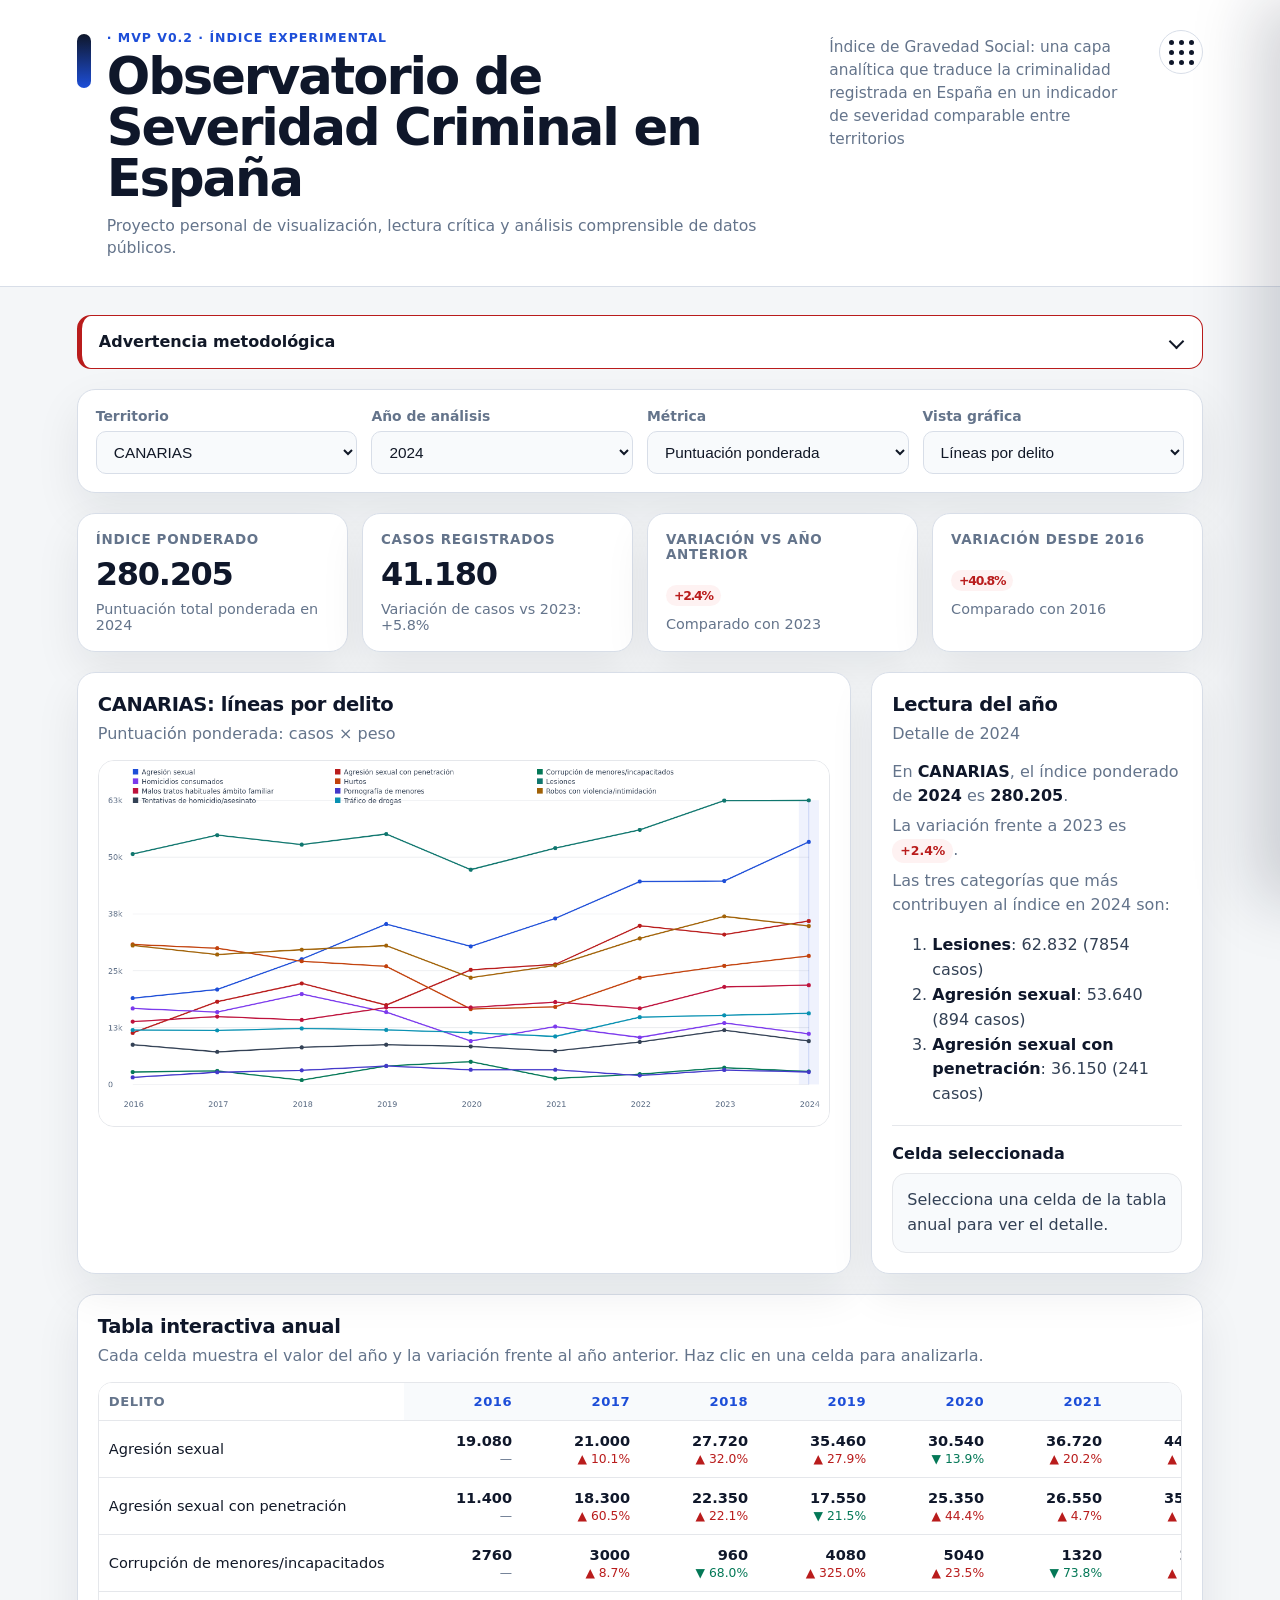
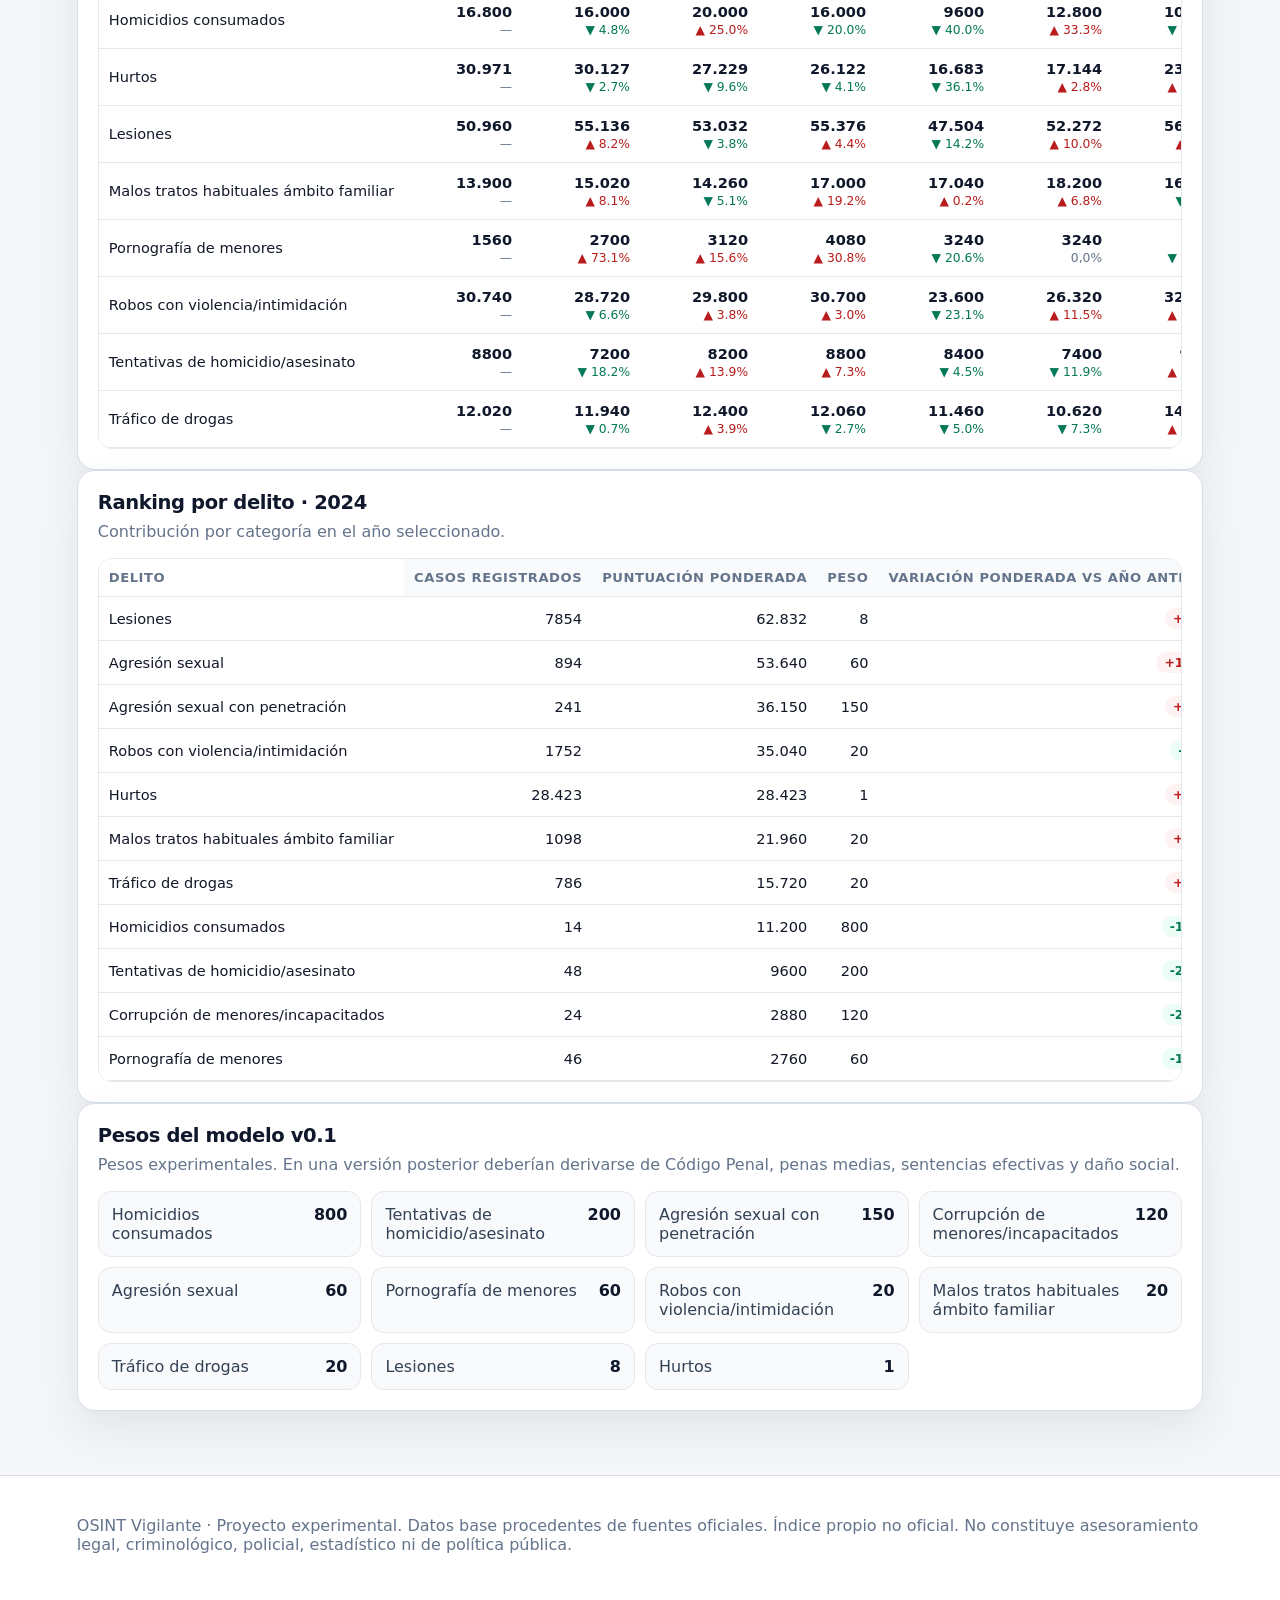
==== index.html @ e863eb70 "Update advanced graph and project structure" ====
<!doctype html>
<html lang="es">
<head>
  <meta charset="utf-8" />
  <meta name="viewport" content="width=device-width, initial-scale=1" />

  <title>Observatorio de Severidad Criminal en España</title>

  <meta
    name="description"
    content="Dashboard experimental de criminalidad ponderada por severidad en España. Datos oficiales reprocesados con una capa analítica propia dentro del proyecto OSINT Vigilante."
  />

  <link rel="stylesheet" href="styles.css?v=18" />
</head>

<body>
  <header class="topbar">
    <div class="brand">
      <span class="brand-mark"></span>

      <div>
        <p class="eyebrow">· MVP v0.2 · Índice experimental</p>
        <h1>Observatorio de Severidad Criminal en España</h1>

        <p class="project-label">
          Proyecto personal de visualización, lectura crítica y análisis comprensible de datos públicos.
        </p>
      </div>
    </div>

    <div class="topbar-actions">
      <p class="header-note">
        Índice de Gravedad Social: una capa analítica que traduce la criminalidad registrada en España en un indicador de severidad comparable entre territorios
      </p>

      <button
        id="menuButton"
        class="apps-button"
        type="button"
        aria-label="Abrir menú"
        aria-expanded="false"
      >
        <span></span><span></span><span></span>
        <span></span><span></span><span></span>
        <span></span><span></span><span></span>
      </button>
    </div>
  </header>

  <div id="drawerOverlay" class="drawer-overlay"></div>

  <aside id="sideDrawer" class="side-drawer" aria-label="Menú lateral">
    <div class="drawer-header">
      <div>
        <p class="eyebrow">Navegación</p>
        <h2>OSINT Vigilante</h2>
      </div>

      <button
        id="closeMenuButton"
        class="drawer-close"
        type="button"
        aria-label="Cerrar menú"
      >
        ×
      </button>
    </div>

    <nav class="drawer-nav">
      <a href="index.html">
        <strong>Dashboard</strong>
        <span>Explorar datos ponderados por territorio, año y delito.</span>
      </a>

      <a href="grafica.html">
        <strong>Gráfica avanzada</strong>
        <span>Visualización interactiva independiente para análisis gráfico ampliado.</span>
      </a>

      <a href="metodologia.html">
        <strong>Motivo, metodología y disclaimer legal</strong>
        <span>Por qué existe el proyecto, límites de uso y advertencias.</span>
      </a>
    </nav>

    <div class="drawer-note">
      <strong>OSINT Vigilante:</strong>
      proyecto personal de análisis de fuentes abiertas y visualización de datos públicos. Serie anual consolidada hasta 2024.
    </div>
  </aside>

  <main>
    <details class="method-warning">
  <summary>
    <span>Advertencia metodológica</span>
  </summary>

  <div class="method-warning-body">
    <p>
      <strong>Advertencia metodológica:</strong>
      Este índice no sustituye las estadísticas oficiales. Añade una ponderación experimental para facilitar la lectura de la criminalidad registrada según gravedad relativa.
    </p>

    <p>
      <strong>Finalidad del proyecto:</strong>
      Este proyecto no pretende reemplazar fuentes oficiales, sino mejorar la visualización, comprensión y lectura comparada de datos públicos que, por su estructura agregada, pueden resultar difíciles de interpretar para el público general.
    </p>

    <p>
      <strong>Naturaleza del dato:</strong>
      Salvo cuando la fuente oficial distingue expresamente una categoría consumada como; homicidios/asesinatos consumados, este proyecto trabaja con <strong>hechos conocidos registrados por tipología penal</strong>, no con una clasificación general de delitos consumados frente a tentativas.
    </p>

    <p>
      <strong>Serie actual:</strong>
      Datos anuales consolidados hasta 2024. Los datos posteriores pueden existir en balances provisionales, pero no se integran todavía en este modelo.
    </p>
  </div>
</details>

    <section class="filters-panel">
      <label>
        Territorio
        <select id="territorySelect"></select>
      </label>

      <label>
        Año de análisis
        <select id="yearSelect"></select>
      </label>

      <label>
        Métrica
        <select id="metricSelect">
          <option value="weighted_score">Puntuación ponderada</option>
          <option value="count">Casos registrados</option>
        </select>
      </label>

      <label>
        Vista gráfica
        <select id="viewSelect">
          <option value="lines">Líneas por delito</option>
          <option value="total">Total agregado</option>
        </select>
      </label>
    </section>

    <section class="kpi-grid">
      <article class="kpi-card">
        <p class="kpi-label">Índice ponderado</p>
        <h2 id="kpiWeighted">—</h2>
        <p id="kpiWeightedContext" class="kpi-context">—</p>
      </article>

      <article class="kpi-card">
        <p class="kpi-label">Casos registrados</p>
        <h2 id="kpiCases">—</h2>
        <p id="kpiCasesContext" class="kpi-context">—</p>
      </article>

      <article class="kpi-card">
        <p class="kpi-label">Variación vs año anterior</p>
        <h2 id="kpiYoY">—</h2>
        <p id="kpiYoYContext" class="kpi-context">Sobre índice ponderado</p>
      </article>

      <article class="kpi-card">
        <p class="kpi-label">Variación desde 2016</p>
        <h2 id="kpiSinceBase">—</h2>
        <p id="kpiSinceBaseContext" class="kpi-context">Base 2016</p>
      </article>
    </section>

    <section class="mobile-dashboard mobile-only">
      <div class="mobile-tabs" role="tablist" aria-label="Vistas móviles">
        <button class="mobile-tab active" type="button" data-mobile-view="summary">
          Resumen
        </button>

        <button class="mobile-tab" type="button" data-mobile-view="chart">
          Gráfica
        </button>

        <button class="mobile-tab" type="button" data-mobile-view="crimes">
          Delitos
        </button>

        <button class="mobile-tab" type="button" data-mobile-view="timeline">
          Evolución
        </button>
      </div>

      <article id="mobileSummaryView" class="mobile-view active">
        <div class="mobile-panel">
          <div class="mobile-panel-header">
            <p class="section-kicker">Lectura rápida</p>
            <h2>Resumen del año seleccionado</h2>
          </div>

          <div id="mobileSummaryContent"></div>
        </div>
      </article>

      <article id="mobileChartView" class="mobile-view">
        <div class="mobile-panel mobile-chart-panel">
          <div class="mobile-panel-header">
            <p class="section-kicker">Gráfica avanzada</p>
            <h2>Visualización independiente</h2>
            <p>
              La gráfica interactiva se construirá en una página separada para mantener estable y ligero el dashboard principal.
            </p>
          </div>

          <div id="mobileChartContent" class="mobile-card-list">
            <div class="mobile-summary-card">
              <span class="mobile-label">Página prevista</span>
              <strong>grafica.html</strong>
              <p>
                Desde aquí se accederá a la visualización gráfica avanzada cuando esté creada.
              </p>
            </div>
          </div>

          <a class="mobile-graph-link" href="grafica.html">
            Abrir gráfica avanzada
          </a>
        </div>
      </article>

      <article id="mobileCrimesView" class="mobile-view">
        <div class="mobile-panel">
          <div class="mobile-panel-header">
            <p class="section-kicker">Ranking móvil</p>
            <h2>Delitos con mayor contribución</h2>
          </div>

          <div id="mobileCrimeCards" class="mobile-card-list"></div>
        </div>
      </article>

      <article id="mobileTimelineView" class="mobile-view">
        <div class="mobile-panel">
          <div class="mobile-panel-header">
            <p class="section-kicker">Evolución anual</p>
            <h2>Índice ponderado por año</h2>
          </div>

          <div id="mobileTimelineContent" class="mobile-timeline"></div>
        </div>
      </article>
    </section>

    <section class="dashboard-grid desktop-dashboard-grid">
      <article class="panel chart-panel">
        <div class="panel-header">
          <div>
            <h2 id="chartTitle">Evolución</h2>
            <p id="chartSubtitle">Casos × peso de severidad</p>
          </div>
        </div>

        <canvas id="chartCanvas" width="1300" height="650"></canvas>
      </article>

      <article class="panel">
        <div class="panel-header">
          <div>
            <h2>Lectura del año</h2>
            <p id="yearPanelSubtitle">Detalle del año seleccionado</p>
          </div>
        </div>

        <div id="yearInsightBox" class="insight-box"></div>

        <div class="divider"></div>

        <h3>Celda seleccionada</h3>

        <div id="selectedCellBox" class="selected-cell-box">
          Selecciona una celda de la tabla anual para ver el detalle.
        </div>
      </article>
    </section>

    <section class="panel desktop-annual-panel">
      <div class="panel-header">
        <div>
          <h2>Tabla interactiva anual</h2>
          <p>
            Cada celda muestra el valor del año y la variación frente al año anterior. Haz clic en una celda para analizarla.
          </p>
        </div>
      </div>

      <div class="table-scroll">
        <table class="annual-table">
          <thead id="annualTableHead"></thead>
          <tbody id="annualTableBody"></tbody>
        </table>
      </div>
    </section>

    <section class="panel desktop-ranking-panel">
      <div class="panel-header">
        <div>
          <h2 id="rankingTitle">Ranking por delito</h2>
          <p id="rankingSubtitle">
            Contribución por categoría en el año seleccionado.
          </p>
        </div>
      </div>

      <div class="table-scroll">
        <table>
          <thead>
            <tr>
              <th>Delito</th>
              <th>Casos registrados</th>
              <th>Puntuación ponderada</th>
              <th>Peso</th>
              <th>Variación ponderada vs año anterior</th>
            </tr>
          </thead>

          <tbody id="rankingBody"></tbody>
        </table>
      </div>
    </section>

    <section class="panel methodology-panel">
      <div class="panel-header">
        <div>
          <h2>Pesos del modelo v0.1</h2>
          <p>
            Pesos experimentales. En una versión posterior deberían derivarse de Código Penal, penas medias, sentencias efectivas y daño social.
          </p>
        </div>
      </div>

      <div id="weightsBox" class="weights-grid"></div>
    </section>
  </main>

  <footer>
    <p>
      OSINT Vigilante · Proyecto experimental. Datos base procedentes de fuentes oficiales. Índice propio no oficial. No constituye asesoramiento legal, criminológico, policial, estadístico ni de política pública.
    </p>
  </footer>

  <script src="menu.js?v=18"></script>
  <script src="app.js?v=11"></script>
</body>
</html>
---- styles.css ----
:root {
  --bg: #f4f6f8;
  --surface: #ffffff;
  --surface-soft: #f8fafc;
  --text: #111827;
  --muted: #64748b;
  --border: #d8dee8;
  --border-soft: #e5e7eb;
  --navy: #0f172a;
  --blue: #1d4ed8;
  --blue-soft: #eff6ff;
  --green: #047857;
  --green-soft: #ecfdf5;
  --red: #b91c1c;
  --red-soft: #fef2f2;
  --amber: #b45309;
  --amber-soft: #fffbeb;
  --shadow: 0 18px 45px rgba(15, 23, 42, 0.08);
}

* {
  box-sizing: border-box;
}

html,
body {
  max-width: 100%;
}

body {
  margin: 0;
  font-family: Inter, ui-sans-serif, system-ui, -apple-system, BlinkMacSystemFont, "Segoe UI", sans-serif;
  background: var(--bg);
  color: var(--text);
}

/* =========================
   Header
   ========================= */

.topbar {
  padding: 30px 6vw 26px;
  background: var(--surface);
  border-bottom: 1px solid var(--border);
  display: flex;
  align-items: flex-start;
  justify-content: space-between;
  gap: 28px;
}

.brand {
  display: flex;
  align-items: flex-start;
  gap: 16px;
}

.brand-mark {
  width: 18px;
  height: 54px;
  border-radius: 999px;
  background: linear-gradient(180deg, var(--navy), var(--blue));
  display: inline-block;
  margin-top: 4px;
}

.eyebrow {
  margin: 0 0 6px;
  color: var(--blue);
  font-weight: 700;
  text-transform: uppercase;
  font-size: 0.78rem;
  letter-spacing: 0.08em;
}

h1 {
  margin: 0;
  max-width: 900px;
  font-size: clamp(1.9rem, 4vw, 3.7rem);
  line-height: 1;
  color: var(--navy);
  letter-spacing: -0.04em;
}

.project-label {
  margin: 10px 0 0;
  color: var(--muted);
  font-size: 0.98rem;
  line-height: 1.45;
  max-width: 760px;
}

.header-note {
  max-width: 420px;
  margin: 6px 0 0;
  color: var(--muted);
  line-height: 1.5;
  font-size: 0.96rem;
}

.topbar-actions {
  display: flex;
  align-items: flex-start;
  gap: 18px;
}

.apps-button {
  width: 44px;
  height: 44px;
  flex: 0 0 auto;
  display: grid;
  grid-template-columns: repeat(3, 5px);
  grid-template-rows: repeat(3, 5px);
  gap: 5px;
  justify-content: center;
  align-content: center;
  border: 1px solid var(--border);
  border-radius: 999px;
  background: var(--surface);
  cursor: pointer;
  transition: background 0.15s ease, box-shadow 0.15s ease, transform 0.15s ease;
}

.apps-button span {
  width: 5px;
  height: 5px;
  border-radius: 999px;
  background: var(--navy);
  display: block;
}

.apps-button:hover {
  background: var(--blue-soft);
  box-shadow: 0 10px 28px rgba(15, 23, 42, 0.12);
  transform: translateY(-1px);
}

/* =========================
   Drawer
   ========================= */

.no-scroll {
  overflow: hidden;
}

.drawer-overlay {
  position: fixed;
  inset: 0;
  background: rgba(15, 23, 42, 0.38);
  opacity: 0;
  pointer-events: none;
  transition: opacity 0.2s ease;
  z-index: 40;
}

.drawer-overlay.overlay-visible {
  opacity: 1;
  pointer-events: auto;
}

.side-drawer {
  position: fixed;
  top: 0;
  right: 0;
  width: min(430px, 92vw);
  height: 100vh;
  background: var(--surface);
  border-left: 1px solid var(--border);
  box-shadow: -24px 0 60px rgba(15, 23, 42, 0.18);
  transform: translateX(100%);
  transition: transform 0.24s ease;
  z-index: 50;
  padding: 24px;
  display: flex;
  flex-direction: column;
}

.side-drawer.drawer-open {
  transform: translateX(0);
}

.drawer-header {
  display: flex;
  justify-content: space-between;
  align-items: flex-start;
  gap: 18px;
  padding-bottom: 18px;
  border-bottom: 1px solid var(--border-soft);
}

.drawer-header h2 {
  margin: 0;
  color: var(--navy);
  letter-spacing: -0.03em;
}

.drawer-close {
  width: 38px;
  height: 38px;
  border: 1px solid var(--border);
  border-radius: 999px;
  background: var(--surface-soft);
  color: var(--navy);
  font-size: 1.5rem;
  line-height: 1;
  cursor: pointer;
}

.drawer-close:hover {
  background: var(--blue-soft);
}

.drawer-nav {
  display: grid;
  gap: 12px;
  margin-top: 22px;
}

.drawer-nav a {
  display: grid;
  gap: 5px;
  padding: 15px;
  border: 1px solid var(--border-soft);
  border-radius: 14px;
  background: var(--surface-soft);
  color: var(--text);
  text-decoration: none;
  transition: background 0.15s ease, border-color 0.15s ease, transform 0.15s ease;
}

.drawer-nav a:hover {
  background: var(--blue-soft);
  border-color: rgba(29, 78, 216, 0.35);
  transform: translateY(-1px);
}

.drawer-nav strong {
  color: var(--navy);
}

.drawer-nav span {
  color: var(--muted);
  line-height: 1.4;
  font-size: 0.92rem;
}

.drawer-note {
  margin-top: auto;
  padding: 14px;
  border: 1px solid #f5d68a;
  border-radius: 14px;
  background: var(--amber-soft);
  color: #713f12;
  line-height: 1.45;
}

/* =========================
   Main layout
   ========================= */

main {
  padding: 28px 6vw 64px;
}

/* =========================
   Methodology warning
   ========================= */

details.method-warning {
  margin-bottom: 20px;
  padding: 0;
  border: 1px solid var(--red);
  border-left: 5px solid var(--red);
  border-radius: 14px;
  background: #ffffff;
  color: #111827;
  overflow: hidden;
}

details.method-warning summary {
  display: flex;
  align-items: center;
  justify-content: space-between;
  gap: 14px;
  padding: 15px 17px;
  cursor: pointer;
  color: #111827;
  font-weight: 800;
  line-height: 1.35;
  list-style: none;
  user-select: none;
}

details.method-warning summary::-webkit-details-marker {
  display: none;
}

details.method-warning summary::after {
  content: "";
  width: 9px;
  height: 9px;
  border-right: 2px solid #111827;
  border-bottom: 2px solid #111827;
  transform: rotate(45deg);
  transition: transform 0.15s ease;
  flex: 0 0 auto;
  margin-right: 3px;
}

details.method-warning[open] summary {
  border-bottom: 1px solid #fee2e2;
}

details.method-warning[open] summary::after {
  transform: rotate(-135deg);
}

.method-warning-body {
  padding: 15px 17px 17px;
  color: #111827;
  line-height: 1.55;
  background: #ffffff;
}

.method-warning-body p {
  margin: 0 0 11px;
  color: #111827;
}

.method-warning-body p:last-child {
  margin-bottom: 0;
}

.method-warning-body strong {
  color: #111827;
}

section.method-warning {
  margin-bottom: 20px;
  padding: 15px 17px;
  border: 1px solid var(--red);
  border-left: 5px solid var(--red);
  border-radius: 14px;
  background: #ffffff;
  color: #111827;
  line-height: 1.45;
}

/* =========================
   Filters
   ========================= */

.filters-panel {
  display: grid;
  grid-template-columns: repeat(4, minmax(180px, 1fr));
  gap: 14px;
  padding: 18px;
  background: var(--surface);
  border: 1px solid var(--border);
  border-radius: 18px;
  box-shadow: var(--shadow);
  margin-bottom: 20px;
}

label {
  display: grid;
  gap: 7px;
  color: var(--muted);
  font-size: 0.87rem;
  font-weight: 600;
}

select {
  width: 100%;
  padding: 11px 13px;
  border: 1px solid var(--border);
  border-radius: 10px;
  background: var(--surface-soft);
  color: var(--text);
  font-size: 0.96rem;
  outline: none;
}

select:focus {
  border-color: var(--blue);
  box-shadow: 0 0 0 3px rgba(29, 78, 216, 0.12);
}

/* =========================
   KPI cards
   ========================= */

.kpi-grid {
  display: grid;
  grid-template-columns: repeat(4, minmax(160px, 1fr));
  gap: 14px;
  margin-bottom: 20px;
}

.kpi-card {
  padding: 18px;
  background: var(--surface);
  border: 1px solid var(--border);
  border-radius: 18px;
  box-shadow: var(--shadow);
}

.kpi-label {
  margin: 0 0 8px;
  color: var(--muted);
  font-size: 0.84rem;
  font-weight: 700;
  text-transform: uppercase;
  letter-spacing: 0.05em;
}

.kpi-card h2 {
  margin: 0;
  font-size: 2rem;
  color: var(--navy);
  letter-spacing: -0.04em;
}

.kpi-context {
  margin: 8px 0 0;
  color: var(--muted);
  font-size: 0.9rem;
}

/* =========================
   Desktop dashboard
   ========================= */

.dashboard-grid {
  display: grid;
  grid-template-columns: minmax(0, 2.1fr) minmax(310px, 0.9fr);
  gap: 20px;
  margin-bottom: 20px;
}

.panel {
  background: var(--surface);
  border: 1px solid var(--border);
  border-radius: 18px;
  padding: 20px;
  box-shadow: var(--shadow);
}

.chart-panel {
  min-width: 0;
}

.panel-header {
  display: flex;
  justify-content: space-between;
  align-items: flex-start;
  gap: 18px;
  margin-bottom: 14px;
}

.panel h2 {
  margin: 0;
  color: var(--navy);
  font-size: 1.22rem;
  letter-spacing: -0.02em;
}

.panel h3 {
  margin: 0 0 10px;
  color: var(--navy);
  font-size: 1rem;
}

.panel p {
  margin: 6px 0 0;
  color: var(--muted);
  line-height: 1.5;
}

canvas {
  width: 100%;
  height: auto;
  border: 1px solid var(--border-soft);
  border-radius: 16px;
  background: #ffffff;
}

.insight-box {
  color: #334155;
  line-height: 1.55;
}

.insight-box strong {
  color: var(--navy);
}

.divider {
  height: 1px;
  background: var(--border-soft);
  margin: 18px 0;
}

.selected-cell-box {
  padding: 14px;
  border: 1px solid var(--border-soft);
  border-radius: 14px;
  background: var(--surface-soft);
  color: #334155;
  line-height: 1.55;
}

/* =========================
   Tables
   ========================= */

.table-scroll {
  overflow-x: auto;
  border: 1px solid var(--border-soft);
  border-radius: 14px;
}

table {
  width: 100%;
  border-collapse: collapse;
  font-size: 0.91rem;
  background: var(--surface);
}

th,
td {
  padding: 11px 10px;
  border-bottom: 1px solid var(--border-soft);
  text-align: right;
  white-space: nowrap;
}

th:first-child,
td:first-child {
  text-align: left;
  position: sticky;
  left: 0;
  background: var(--surface);
  z-index: 1;
}

th {
  color: var(--muted);
  background: #f8fafc;
  font-weight: 700;
  font-size: 0.82rem;
  text-transform: uppercase;
  letter-spacing: 0.04em;
}

.annual-table th.year-header {
  cursor: pointer;
  color: var(--blue);
}

.annual-table th.year-header:hover {
  background: var(--blue-soft);
}

.annual-cell {
  cursor: pointer;
  min-width: 118px;
  transition: background 0.12s ease, outline 0.12s ease;
}

.annual-cell:hover {
  background: var(--blue-soft);
}

.cell-value {
  display: block;
  font-weight: 700;
  color: var(--navy);
}

.cell-change {
  display: block;
  margin-top: 3px;
  font-size: 0.77rem;
}

.change-positive {
  color: var(--red);
}

.change-negative {
  color: var(--green);
}

.change-neutral {
  color: var(--muted);
}

.selected-cell {
  outline: 2px solid var(--blue);
  outline-offset: -2px;
  background: var(--blue-soft);
}

/* =========================
   Badges and weights
   ========================= */

.badge {
  display: inline-flex;
  align-items: center;
  padding: 3px 8px;
  border-radius: 999px;
  font-size: 0.78rem;
  font-weight: 700;
}

.badge-positive {
  background: var(--red-soft);
  color: var(--red);
}

.badge-negative {
  background: var(--green-soft);
  color: var(--green);
}

.badge-neutral {
  background: #f1f5f9;
  color: var(--muted);
}

.weights-grid {
  display: grid;
  grid-template-columns: repeat(auto-fit, minmax(240px, 1fr));
  gap: 10px;
}

.weight-card {
  display: flex;
  justify-content: space-between;
  gap: 14px;
  padding: 13px;
  border: 1px solid var(--border-soft);
  border-radius: 13px;
  background: var(--surface-soft);
}

.weight-card span {
  color: #334155;
}

.weight-card strong {
  color: var(--navy);
}

/* =========================
   Content pages
   ========================= */

.content-page {
  max-width: 1120px;
  margin: 0 auto;
}

.page-section {
  margin-bottom: 20px;
}

.page-section h2 {
  font-size: 1.65rem;
  margin-bottom: 12px;
}

.page-section p {
  color: #334155;
  font-size: 1rem;
  line-height: 1.68;
  margin: 12px 0 0;
}

.section-kicker {
  margin: 0 0 8px !important;
  color: var(--blue) !important;
  font-weight: 800;
  text-transform: uppercase;
  letter-spacing: 0.08em;
  font-size: 0.78rem !important;
}

.quote-box,
.formula-box {
  margin-top: 18px;
  padding: 18px;
  border-radius: 15px;
  border: 1px solid var(--border);
  background: var(--surface-soft);
  color: var(--navy);
  line-height: 1.55;
}

.formula-box {
  font-family: ui-monospace, SFMono-Regular, Menlo, Monaco, Consolas, "Liberation Mono", monospace;
  font-size: 1rem;
  background: #0f172a;
  color: #f8fafc;
  border-color: #0f172a;
}

.link-grid {
  margin-top: 18px;
  display: grid;
  grid-template-columns: repeat(auto-fit, minmax(260px, 1fr));
  gap: 12px;
}

.link-grid a {
  display: grid;
  gap: 5px;
  padding: 15px;
  border: 1px solid var(--border-soft);
  border-radius: 14px;
  background: var(--surface-soft);
  text-decoration: none;
}

.link-grid a:hover {
  background: var(--blue-soft);
  border-color: rgba(29, 78, 216, 0.35);
}

.link-grid strong {
  color: var(--navy);
}

.link-grid span {
  color: var(--muted);
  line-height: 1.4;
}

.legal-panel {
  border-color: #fecaca;
  background: #fffafa;
}

.legal-list {
  display: grid;
  gap: 14px;
}

.legal-list p {
  margin: 0;
  padding: 15px;
  border: 1px solid #fee2e2;
  border-radius: 14px;
  background: #ffffff;
}

.legal-list strong {
  color: var(--navy);
}

/* =========================
   Mobile dashboard base
   ========================= */

.mobile-only {
  display: none;
}

.mobile-view {
  display: none;
}

.mobile-view.active {
  display: block;
}

.mobile-graph-link {
  display: inline-flex;
  justify-content: center;
  align-items: center;
  width: 100%;
  margin-top: 12px;
  padding: 12px 14px;
  border-radius: 999px;
  background: var(--navy);
  color: #ffffff;
  text-decoration: none;
  font-weight: 800;
  font-size: 0.88rem;
}

/* =========================
   Mobile comparison context
   ========================= */

.mobile-context-card {
  padding: 14px;
  border: 1px solid rgba(29, 78, 216, 0.28);
  border-radius: 15px;
  background: var(--blue-soft);
  margin-bottom: 12px;
  color: #1e293b;
}

.mobile-context-card strong {
  display: block;
  margin-top: 4px;
  color: var(--navy);
  font-size: 1.35rem;
  letter-spacing: -0.04em;
}

.mobile-context-card p {
  margin: 7px 0 0;
  color: #334155;
  font-size: 0.84rem;
  line-height: 1.45;
}

.mobile-change-box {
  display: grid;
  justify-items: end;
  gap: 4px;
}

.mobile-change-box small {
  color: var(--muted);
  font-size: 0.68rem;
  font-weight: 800;
  text-transform: uppercase;
  letter-spacing: 0.05em;
}

.mobile-card-compare {
  padding-top: 9px;
  border-top: 1px solid var(--border-soft);
  color: var(--muted);
  font-size: 0.76rem;
  font-weight: 700;
}

/* =========================
   Footer
   ========================= */

footer {
  padding: 24px 6vw 42px;
  color: var(--muted);
  border-top: 1px solid var(--border);
  background: var(--surface);
}

/* =========================
   Advanced graph
   ========================= */

.advanced-hero h2 {
  margin: 0;
  color: var(--navy);
  font-size: 1.55rem;
  letter-spacing: 0;
}

.advanced-hero p {
  max-width: 920px;
}

.advanced-controls {
  display: grid;
  grid-template-columns: repeat(6, minmax(150px, 1fr));
  gap: 14px;
  padding: 18px;
  background: var(--surface);
  border: 1px solid var(--border);
  border-radius: 18px;
  box-shadow: var(--shadow);
  margin-bottom: 20px;
}

.advanced-grid {
  display: grid;
  grid-template-columns: minmax(0, 2fr) minmax(320px, 0.8fr);
  gap: 20px;
  margin-bottom: 20px;
}

.advanced-chart-panel {
  min-width: 0;
}

.advanced-canvas-wrap {
  width: 100%;
  min-height: 500px;
  border: 1px solid var(--border-soft);
  border-radius: 16px;
  background: #ffffff;
  overflow: hidden;
}

#advancedChartCanvas {
  display: block;
  width: 100%;
  height: auto;
  border: 0;
  border-radius: 0;
  cursor: crosshair;
}

.advanced-chart-help {
  margin-top: 10px !important;
  color: var(--muted);
  font-size: 0.84rem;
}

.advanced-insight-box {
  color: #334155;
  line-height: 1.55;
}

.advanced-selected-year {
  padding: 14px;
  border: 1px solid rgba(29, 78, 216, 0.28);
  border-radius: 15px;
  background: var(--blue-soft);
  margin-bottom: 14px;
}

.advanced-selected-year span {
  display: block;
  color: var(--muted);
  font-size: 0.74rem;
  font-weight: 800;
  text-transform: uppercase;
  letter-spacing: 0.06em;
}

.advanced-selected-year strong {
  display: block;
  margin-top: 5px;
  color: var(--navy);
  font-size: 2rem;
  letter-spacing: 0;
}

.advanced-detail-grid {
  display: grid;
  gap: 10px;
  margin-bottom: 14px;
}

.advanced-detail-grid div {
  padding: 12px;
  border: 1px solid var(--border-soft);
  border-radius: 13px;
  background: var(--surface-soft);
}

.advanced-detail-grid span {
  display: block;
  color: var(--muted);
  font-size: 0.72rem;
  font-weight: 800;
  text-transform: uppercase;
  letter-spacing: 0.05em;
}

.advanced-detail-grid strong {
  display: block;
  margin-top: 5px;
  color: var(--navy);
  font-size: 1rem;
}

.advanced-table tbody tr {
  cursor: pointer;
}

.advanced-table tbody tr:hover {
  background: var(--blue-soft);
}

.advanced-table tbody tr.selected-row {
  background: var(--blue-soft);
  outline: 2px solid rgba(29, 78, 216, 0.35);
  outline-offset: -2px;
}

.advanced-mobile-panel {
  display: none;
}

.advanced-mobile-list {
  display: grid;
  gap: 10px;
}

.advanced-year-card {
  width: 100%;
  display: grid;
  gap: 9px;
  padding: 13px;
  border: 1px solid var(--border-soft);
  border-radius: 15px;
  background: #ffffff;
  text-align: left;
  cursor: pointer;
}

.advanced-year-card.selected {
  border-color: rgba(29, 78, 216, 0.55);
  background: var(--blue-soft);
}

.advanced-year-card-top,
.advanced-year-card-bottom {
  display: flex;
  justify-content: space-between;
  align-items: center;
  gap: 12px;
}

.advanced-year-card-top strong {
  color: var(--navy);
  font-size: 1rem;
}

.advanced-year-card-bottom {
  color: var(--muted);
  font-size: 0.78rem;
}

.advanced-year-card-bottom strong {
  color: var(--navy);
  font-size: 0.94rem;
}

.advanced-mobile-bar-track {
  width: 100%;
  height: 9px;
  border-radius: 999px;
  background: #e2e8f0;
  overflow: hidden;
}

.advanced-mobile-bar-fill {
  display: block;
  height: 100%;
  border-radius: 999px;
  background: var(--blue);
}

@media (max-width: 1100px) {
  .advanced-controls {
    grid-template-columns: repeat(3, minmax(150px, 1fr));
  }

  .advanced-grid {
    grid-template-columns: 1fr;
  }
}

@media (max-width: 900px), (hover: none) and (pointer: coarse) {
  .advanced-controls {
    position: static;
    grid-template-columns: 1fr 1fr;
    gap: 10px;
    padding: 12px;
    border-radius: 16px;
    margin-bottom: 12px;
    box-shadow: 0 14px 34px rgba(15, 23, 42, 0.10);
  }

  .advanced-controls label:first-child,
  .advanced-controls label:nth-child(2) {
    grid-column: 1 / -1;
  }

  .advanced-grid {
    display: grid;
    gap: 12px;
    margin-bottom: 12px;
  }

  .advanced-canvas-wrap {
    min-height: 360px;
  }

  .advanced-chart-help {
    display: none;
  }

  .advanced-mobile-panel {
    display: block;
    margin-bottom: 12px;
  }

  .advanced-table-panel {
    display: none;
  }

  .advanced-selected-year strong {
    font-size: 1.5rem;
  }
}

@media (max-width: 640px) {
  .advanced-controls {
    grid-template-columns: 1fr;
  }
}

/* =========================
   Responsive
   ========================= */

@media (max-width: 1100px) {
  .filters-panel {
    grid-template-columns: repeat(2, minmax(180px, 1fr));
  }

  .kpi-grid {
    grid-template-columns: repeat(2, minmax(160px, 1fr));
  }

  .dashboard-grid {
    grid-template-columns: 1fr;
  }

  .topbar {
    flex-direction: column;
  }

  .topbar-actions {
    width: 100%;
    justify-content: space-between;
  }
}

@media (max-width: 900px), (hover: none) and (pointer: coarse) {
  html,
  body {
    max-width: 100%;
    overflow-x: hidden;
  }

  body {
    background: #f8fafc;
  }

  .topbar {
    padding: 18px 16px 14px;
    gap: 16px;
  }

  .brand {
    gap: 11px;
  }

  .brand-mark {
    width: 10px;
    height: 46px;
  }

  .eyebrow {
    font-size: 0.68rem;
    line-height: 1.25;
  }

  h1 {
    font-size: 1.65rem;
    line-height: 1.05;
    letter-spacing: -0.035em;
  }

  .project-label {
    font-size: 0.82rem;
    margin-top: 8px;
  }

  .topbar-actions {
    align-items: center;
  }

  .header-note {
    display: none;
  }

  .apps-button {
    width: 42px;
    height: 42px;
  }

  main {
    max-width: 100%;
    overflow-x: hidden;
    padding: 14px 12px 42px;
  }

  details.method-warning {
    margin-bottom: 12px;
    border-radius: 14px;
  }

  details.method-warning summary {
    padding: 13px;
    font-size: 0.84rem;
  }

  .method-warning-body {
    padding: 13px;
    font-size: 0.82rem;
    line-height: 1.5;
  }

  section.method-warning {
    margin-bottom: 12px;
    padding: 13px;
    border-radius: 14px;
    font-size: 0.82rem;
    line-height: 1.5;
  }

  .filters-panel {
    position: sticky;
    top: 0;
    z-index: 20;
    display: grid;
    grid-template-columns: 1fr 1fr;
    gap: 10px;
    padding: 12px;
    border-radius: 16px;
    margin-bottom: 12px;
    box-shadow: 0 14px 34px rgba(15, 23, 42, 0.12);
  }

  .filters-panel label {
    min-width: 0;
    font-size: 0.72rem;
    gap: 5px;
  }

  .filters-panel label:first-child {
    grid-column: 1 / -1;
  }

  select {
    padding: 10px 9px;
    font-size: 0.84rem;
    border-radius: 10px;
  }

  .kpi-grid {
    display: grid;
    grid-template-columns: 1fr 1fr;
    gap: 10px;
    margin-bottom: 12px;
  }

  .kpi-card {
    padding: 13px;
    border-radius: 15px;
    box-shadow: none;
  }

  .kpi-label {
    font-size: 0.66rem;
    line-height: 1.25;
    margin-bottom: 7px;
  }

  .kpi-card h2 {
    font-size: 1.25rem;
    letter-spacing: -0.03em;
  }

  .kpi-context {
    font-size: 0.72rem;
    line-height: 1.35;
  }

  .desktop-dashboard-grid,
  .desktop-annual-panel,
  .desktop-ranking-panel {
    display: none !important;
  }

  .mobile-only {
    display: block !important;
  }

  .mobile-dashboard {
    margin-bottom: 12px;
  }

  .mobile-tabs {
    position: sticky;
    top: 118px;
    z-index: 19;
    display: grid;
    grid-template-columns: repeat(4, 1fr);
    gap: 7px;
    padding: 7px;
    margin-bottom: 10px;
    border: 1px solid var(--border);
    border-radius: 18px;
    background: rgba(255, 255, 255, 0.94);
    backdrop-filter: blur(12px);
  }

  .mobile-tab {
    border: 0;
    border-radius: 999px;
    background: transparent;
    color: var(--muted);
    padding: 9px 3px;
    font-size: 0.72rem;
    font-weight: 800;
    cursor: pointer;
  }

  .mobile-tab.active {
    background: var(--navy);
    color: #ffffff;
  }

  .mobile-view {
    display: none !important;
  }

  .mobile-view.active {
    display: block !important;
  }

  .mobile-panel {
    background: var(--surface);
    border: 1px solid var(--border);
    border-radius: 18px;
    padding: 15px;
    box-shadow: 0 12px 32px rgba(15, 23, 42, 0.08);
  }

  .mobile-panel-header {
    margin-bottom: 12px;
  }

  .mobile-panel-header h2 {
    margin: 0;
    color: var(--navy);
    font-size: 1.1rem;
    letter-spacing: -0.025em;
  }

  .mobile-panel-header p {
    font-size: 0.82rem;
    line-height: 1.45;
  }

  .mobile-summary-card {
    padding: 14px;
    border: 1px solid var(--border-soft);
    border-radius: 15px;
    background: var(--surface-soft);
    margin-bottom: 10px;
  }

  .mobile-summary-card.primary {
    background: #0f172a;
    color: #ffffff;
    border-color: #0f172a;
  }

  .mobile-summary-card.primary .mobile-label,
  .mobile-summary-card.primary p {
    color: #cbd5e1;
  }

  .mobile-summary-card strong {
    display: block;
    margin-top: 4px;
    color: inherit;
    font-size: 1.08rem;
    line-height: 1.25;
  }

  .mobile-summary-card p {
    margin: 8px 0 0;
    color: #475569;
    font-size: 0.86rem;
    line-height: 1.45;
  }

  .mobile-label {
    color: var(--muted);
    font-size: 0.72rem;
    font-weight: 800;
    text-transform: uppercase;
    letter-spacing: 0.06em;
  }

  .mobile-metric-grid {
    display: grid;
    grid-template-columns: 1fr 1fr;
    gap: 10px;
    margin-bottom: 10px;
  }

  .mobile-metric {
    padding: 13px;
    border: 1px solid var(--border-soft);
    border-radius: 15px;
    background: #ffffff;
  }

  .mobile-metric span {
    display: block;
    color: var(--muted);
    font-size: 0.72rem;
    font-weight: 800;
    text-transform: uppercase;
    letter-spacing: 0.05em;
  }

  .mobile-metric strong {
    display: block;
    margin-top: 6px;
    color: var(--navy);
    font-size: 1.25rem;
    letter-spacing: -0.04em;
  }

  .mobile-metric small {
    display: block;
    margin-top: 4px;
    color: var(--muted);
    font-size: 0.76rem;
  }

  .mobile-note-box {
    padding: 12px;
    border: 1px solid #f5d68a;
    border-radius: 13px;
    background: var(--amber-soft);
    color: #713f12;
    font-size: 0.82rem;
    line-height: 1.45;
  }

  .mobile-card-list {
    display: grid;
    gap: 10px;
  }

  .mobile-crime-card {
    width: 100%;
    display: grid;
    gap: 10px;
    padding: 14px;
    border: 1px solid var(--border-soft);
    border-radius: 16px;
    background: #ffffff;
    text-align: left;
    cursor: pointer;
  }

  .mobile-crime-card:active {
    transform: scale(0.99);
  }

  .mobile-crime-card strong {
    color: var(--navy);
    font-size: 0.98rem;
    line-height: 1.25;
  }

  .mobile-card-top {
    display: flex;
    justify-content: space-between;
    align-items: center;
    gap: 10px;
  }

  .mobile-rank {
    display: inline-flex;
    align-items: center;
    justify-content: center;
    min-width: 34px;
    height: 25px;
    padding: 0 8px;
    border-radius: 999px;
    background: var(--blue-soft);
    color: var(--blue);
    font-size: 0.76rem;
    font-weight: 900;
  }

  .mobile-card-stats {
    display: grid;
    grid-template-columns: repeat(3, 1fr);
    gap: 8px;
  }

  .mobile-card-stats span {
    display: grid;
    gap: 3px;
    padding: 9px;
    border-radius: 12px;
    background: var(--surface-soft);
    color: var(--navy);
    font-size: 0.86rem;
    font-weight: 800;
  }

  .mobile-card-stats small {
    color: var(--muted);
    font-size: 0.65rem;
    font-weight: 800;
    text-transform: uppercase;
    letter-spacing: 0.05em;
  }

  .mobile-timeline {
    display: grid;
    gap: 10px;
  }

  .mobile-year-row {
    width: 100%;
    display: grid;
    gap: 8px;
    padding: 13px;
    border: 1px solid var(--border-soft);
    border-radius: 15px;
    background: #ffffff;
    text-align: left;
    cursor: pointer;
  }

  .mobile-year-row.selected {
    border-color: rgba(29, 78, 216, 0.45);
    background: var(--blue-soft);
  }

  .mobile-year-header,
  .mobile-year-footer {
    display: flex;
    justify-content: space-between;
    align-items: center;
    gap: 12px;
  }

  .mobile-year-header strong {
    color: var(--navy);
    font-size: 1rem;
  }

  .mobile-year-footer {
    color: var(--muted);
    font-size: 0.78rem;
  }

  .mobile-year-footer strong {
    color: var(--navy);
    font-size: 0.9rem;
  }

  .mobile-bar-track {
    width: 100%;
    height: 8px;
    border-radius: 999px;
    background: #e2e8f0;
    overflow: hidden;
  }

  .mobile-bar-fill {
    display: block;
    height: 100%;
    border-radius: 999px;
    background: var(--blue);
  }

  .mobile-chart-panel {
    padding: 15px;
  }

  .mobile-graph-link {
    margin-top: 12px;
  }

  .panel {
    border-radius: 16px;
    padding: 15px;
    box-shadow: none;
  }

  .methodology-panel {
    margin-top: 12px;
  }

  .weights-grid {
    grid-template-columns: 1fr;
  }

  .weight-card {
    padding: 11px;
    font-size: 0.86rem;
  }

  .side-drawer {
    width: min(360px, 94vw);
    padding: 20px;
  }

  footer {
    padding: 20px 16px 34px;
    font-size: 0.82rem;
    line-height: 1.5;
  }
}

@media (max-width: 640px) {
  main,
  .topbar,
  footer {
    padding-left: 18px;
    padding-right: 18px;
  }

  .filters-panel {
    grid-template-columns: 1fr;
  }

  .kpi-grid {
    grid-template-columns: 1fr 1fr;
  }

  .mobile-card-stats {
    grid-template-columns: 1fr;
  }
}
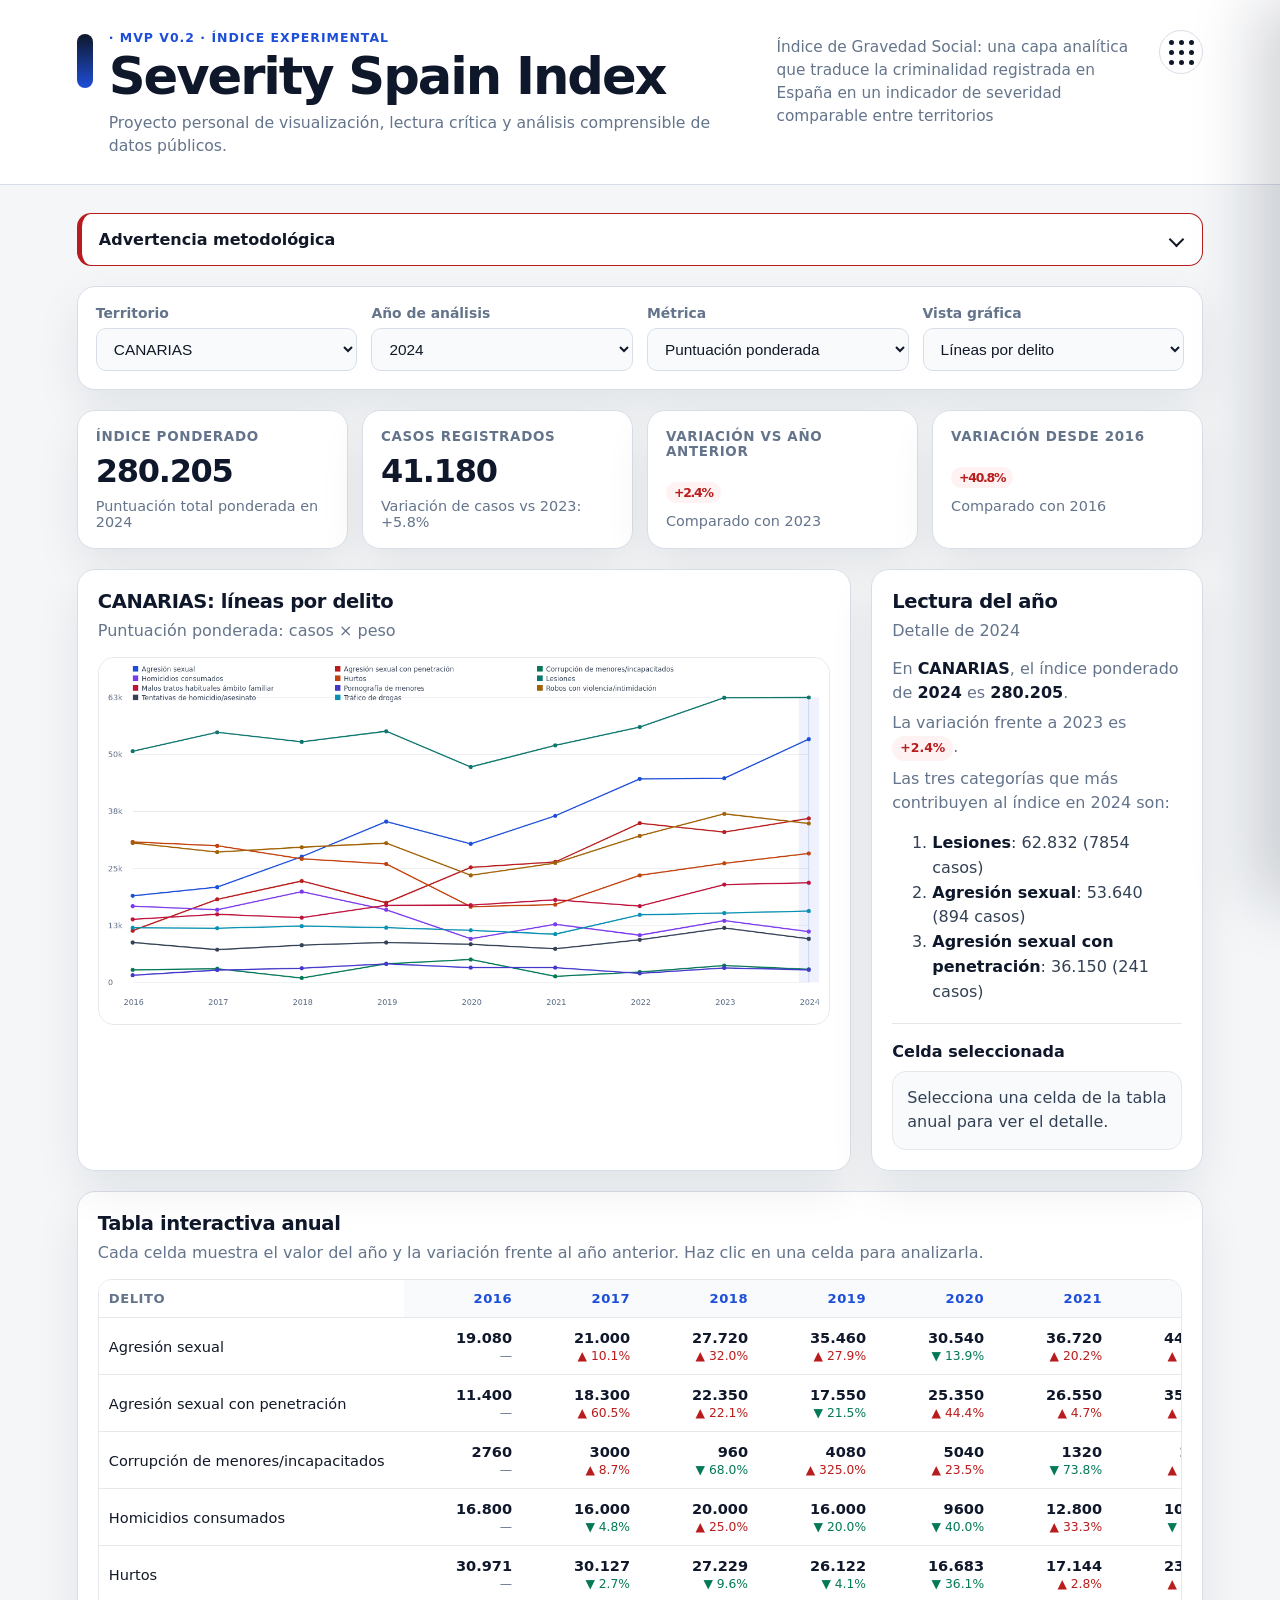
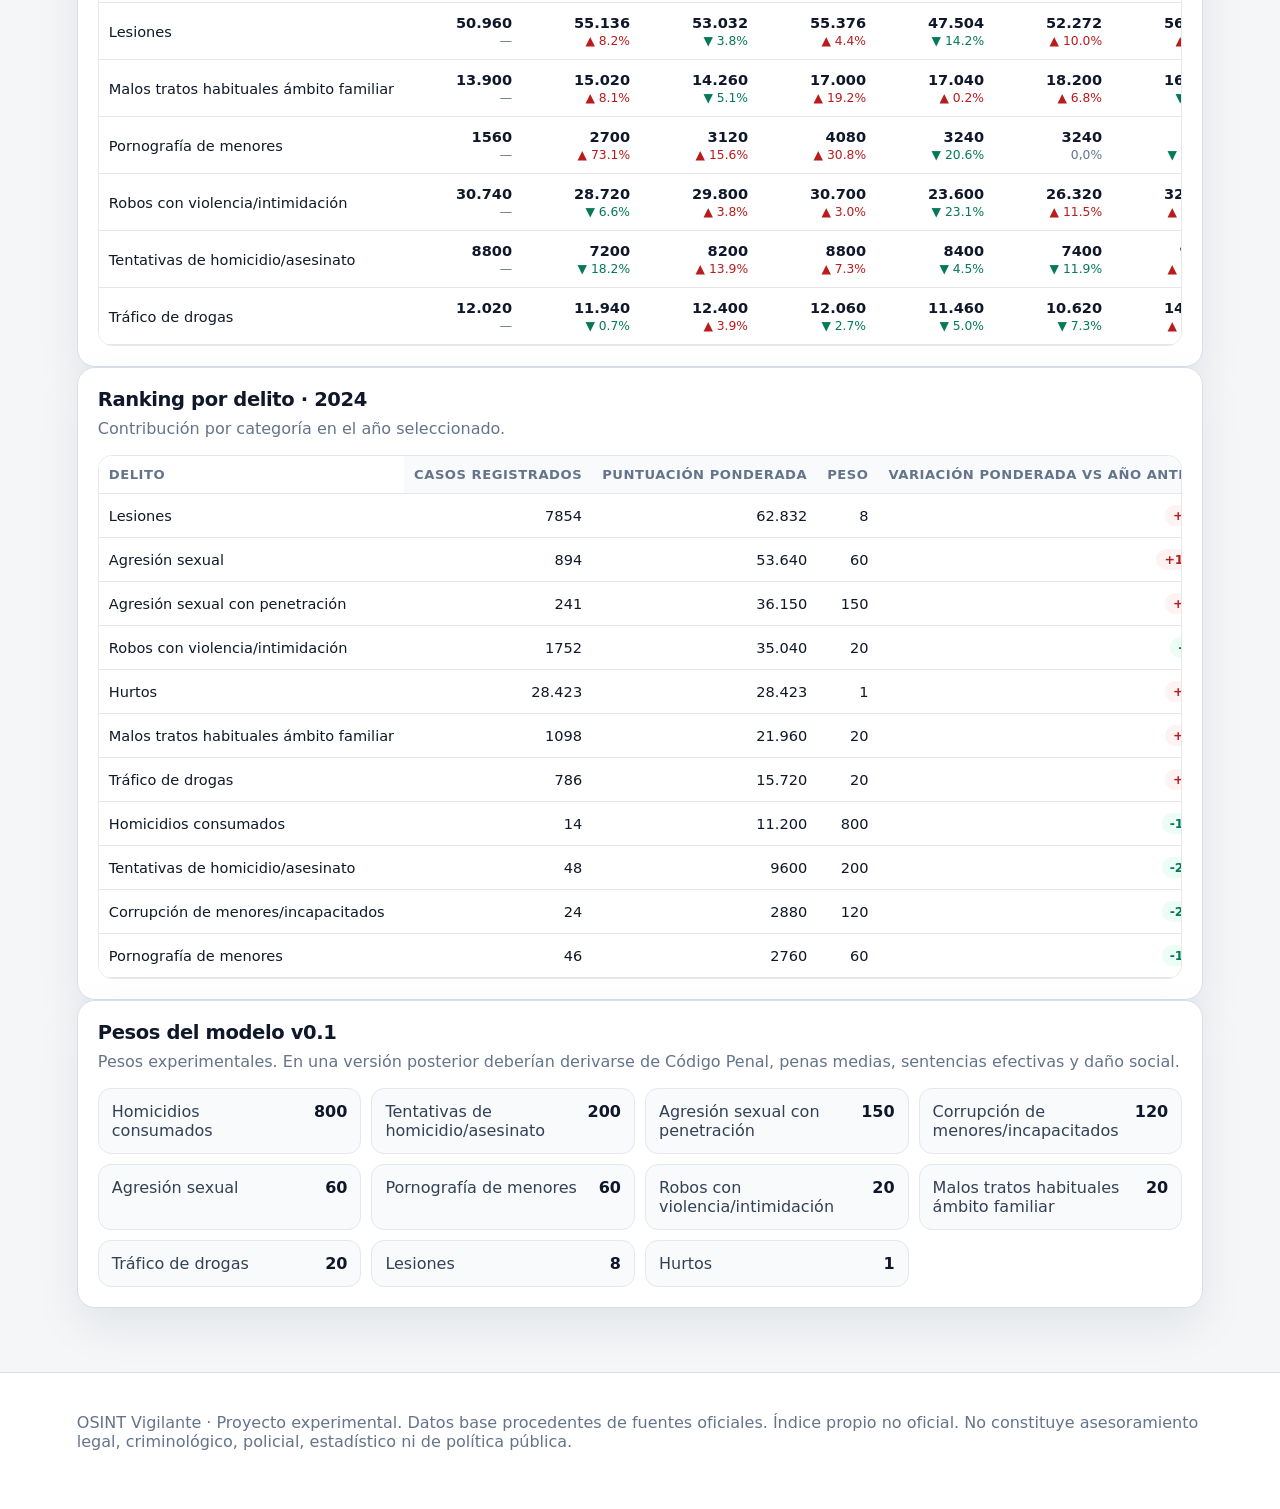
==== commit d3f593ff: "Update titles and site content" ====
--- a/index.html
+++ b/index.html
@@ -4,11 +4,11 @@
   <meta charset="utf-8" />
   <meta name="viewport" content="width=device-width, initial-scale=1" />
 
-  <title>Observatorio de Severidad Criminal en España</title>
+  <title>Severity Spain Index</title>
 
   <meta
     name="description"
-    content="Dashboard experimental de criminalidad ponderada por severidad en España. Datos oficiales reprocesados con una capa analítica propia dentro del proyecto OSINT Vigilante."
+    content="Dashboard experimental de criminalidad ponderada por severidad en España. Datos oficiales reprocesados con una capa analítica propia."
   />
 
   <link rel="stylesheet" href="styles.css?v=18" />
@@ -21,7 +21,7 @@
 
       <div>
         <p class="eyebrow">· MVP v0.2 · Índice experimental</p>
-        <h1>Observatorio de Severidad Criminal en España</h1>
+        <h1>Severity Spain Index</h1>
 
         <p class="project-label">
           Proyecto personal de visualización, lectura crítica y análisis comprensible de datos públicos.
@@ -54,7 +54,7 @@
     <div class="drawer-header">
       <div>
         <p class="eyebrow">Navegación</p>
-        <h2>OSINT Vigilante</h2>
+        <h2>Severity Spain Index</h2>
       </div>
 
       <button
@@ -85,7 +85,7 @@
     </nav>
 
     <div class="drawer-note">
-      <strong>OSINT Vigilante:</strong>
+      <strong>Severity Spain Index:</strong>
       proyecto personal de análisis de fuentes abiertas y visualización de datos públicos. Serie anual consolidada hasta 2024.
     </div>
   </aside>
@@ -209,16 +209,7 @@
             <p class="section-kicker">Gráfica avanzada</p>
             <h2>Visualización independiente</h2>
             <p>
-              La gráfica interactiva se construirá en una página separada para mantener estable y ligero el dashboard principal.
-            </p>
-          </div>
-
-          <div id="mobileChartContent" class="mobile-card-list">
-            <div class="mobile-summary-card">
-              <span class="mobile-label">Página prevista</span>
-              <strong>grafica.html</strong>
-              <p>
-                Desde aquí se accederá a la visualización gráfica avanzada cuando esté creada.
+
               </p>
             </div>
           </div>
--- a/styles.css
+++ b/styles.css
@@ -1637,3 +1637,28 @@
     grid-template-columns: 1fr;
   }
 }
+
+.calculated-category-warning {
+  margin-top: 10px;
+  padding: 12px 14px;
+  border: 1px solid var(--red);
+  border-left: 5px solid var(--red);
+  border-radius: 13px;
+  background: #ffffff;
+  color: #111827;
+  font-size: 0.86rem;
+  line-height: 1.5;
+}
+
+.calculated-category-warning strong {
+  color: #111827;
+}
+
+@media (max-width: 900px), (hover: none) and (pointer: coarse) {
+  .calculated-category-warning {
+    margin-top: 9px;
+    padding: 11px 12px;
+    font-size: 0.8rem;
+    line-height: 1.45;
+  }
+}
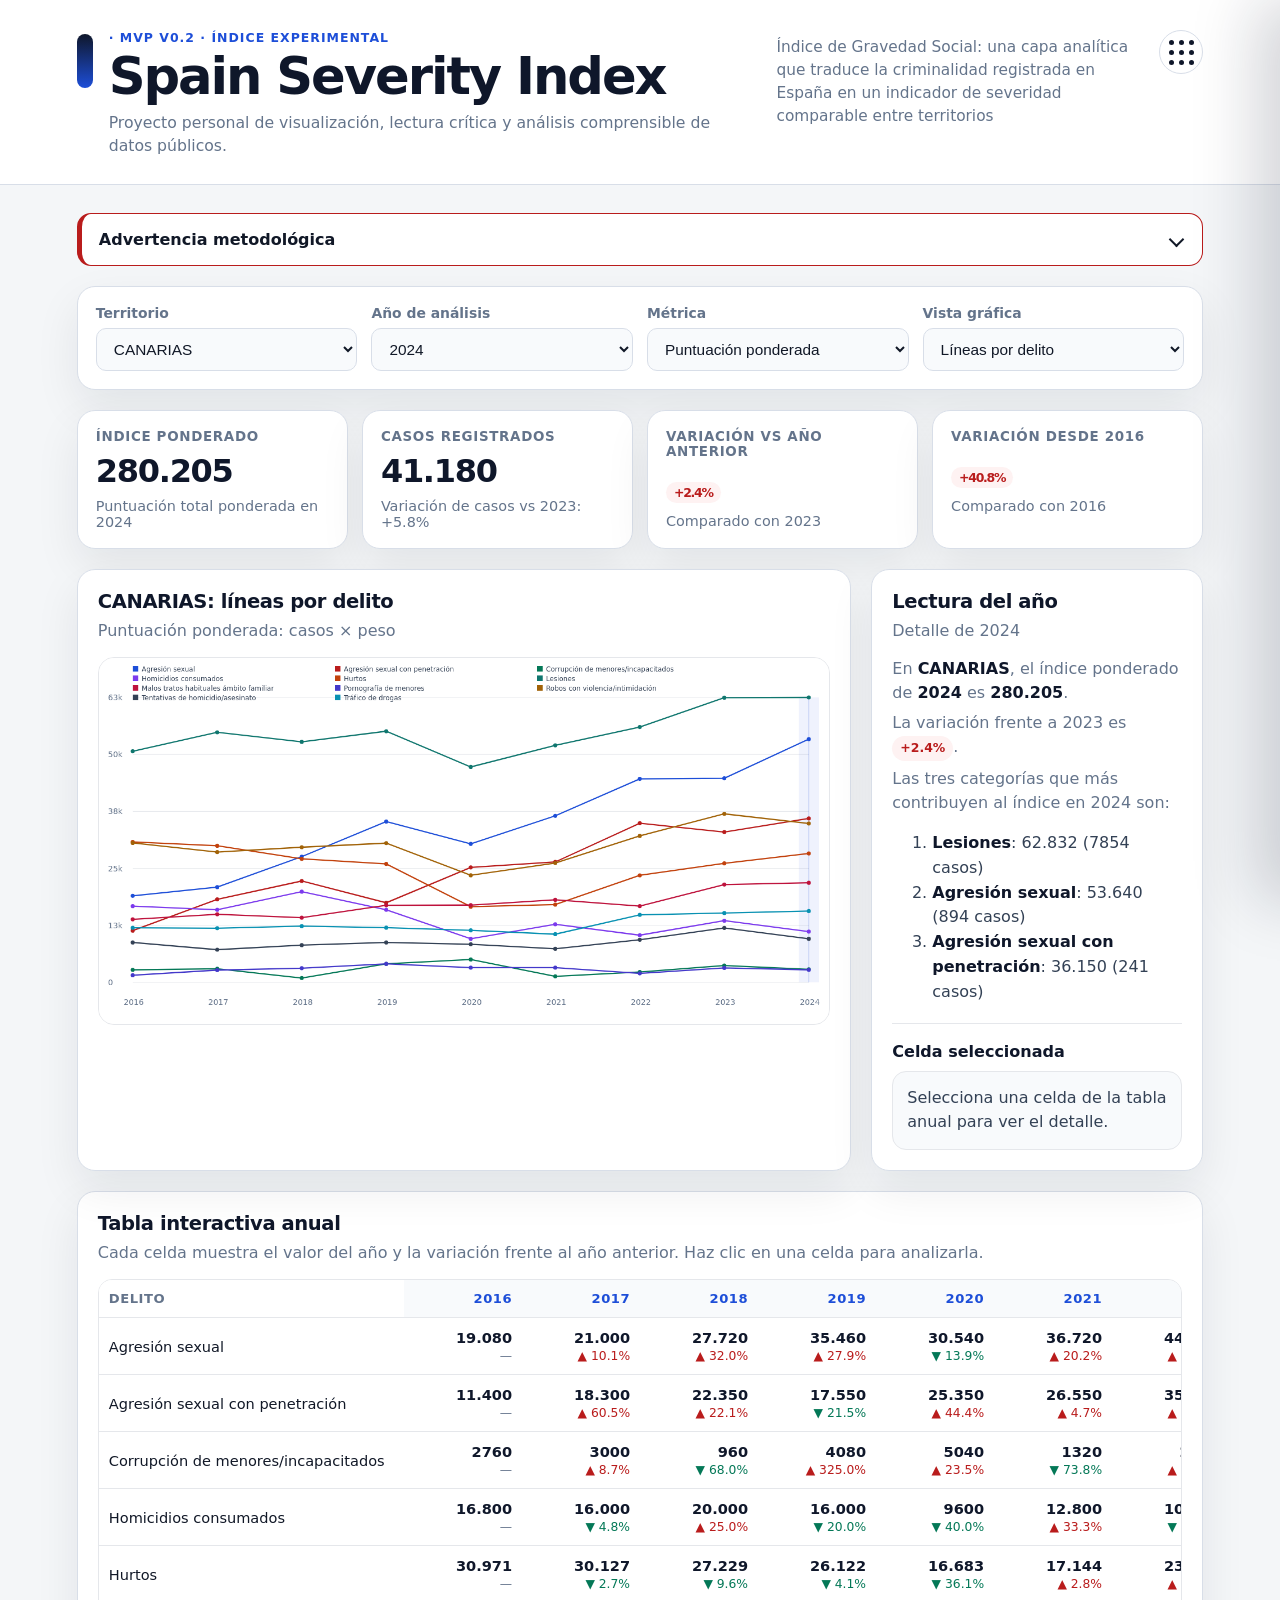
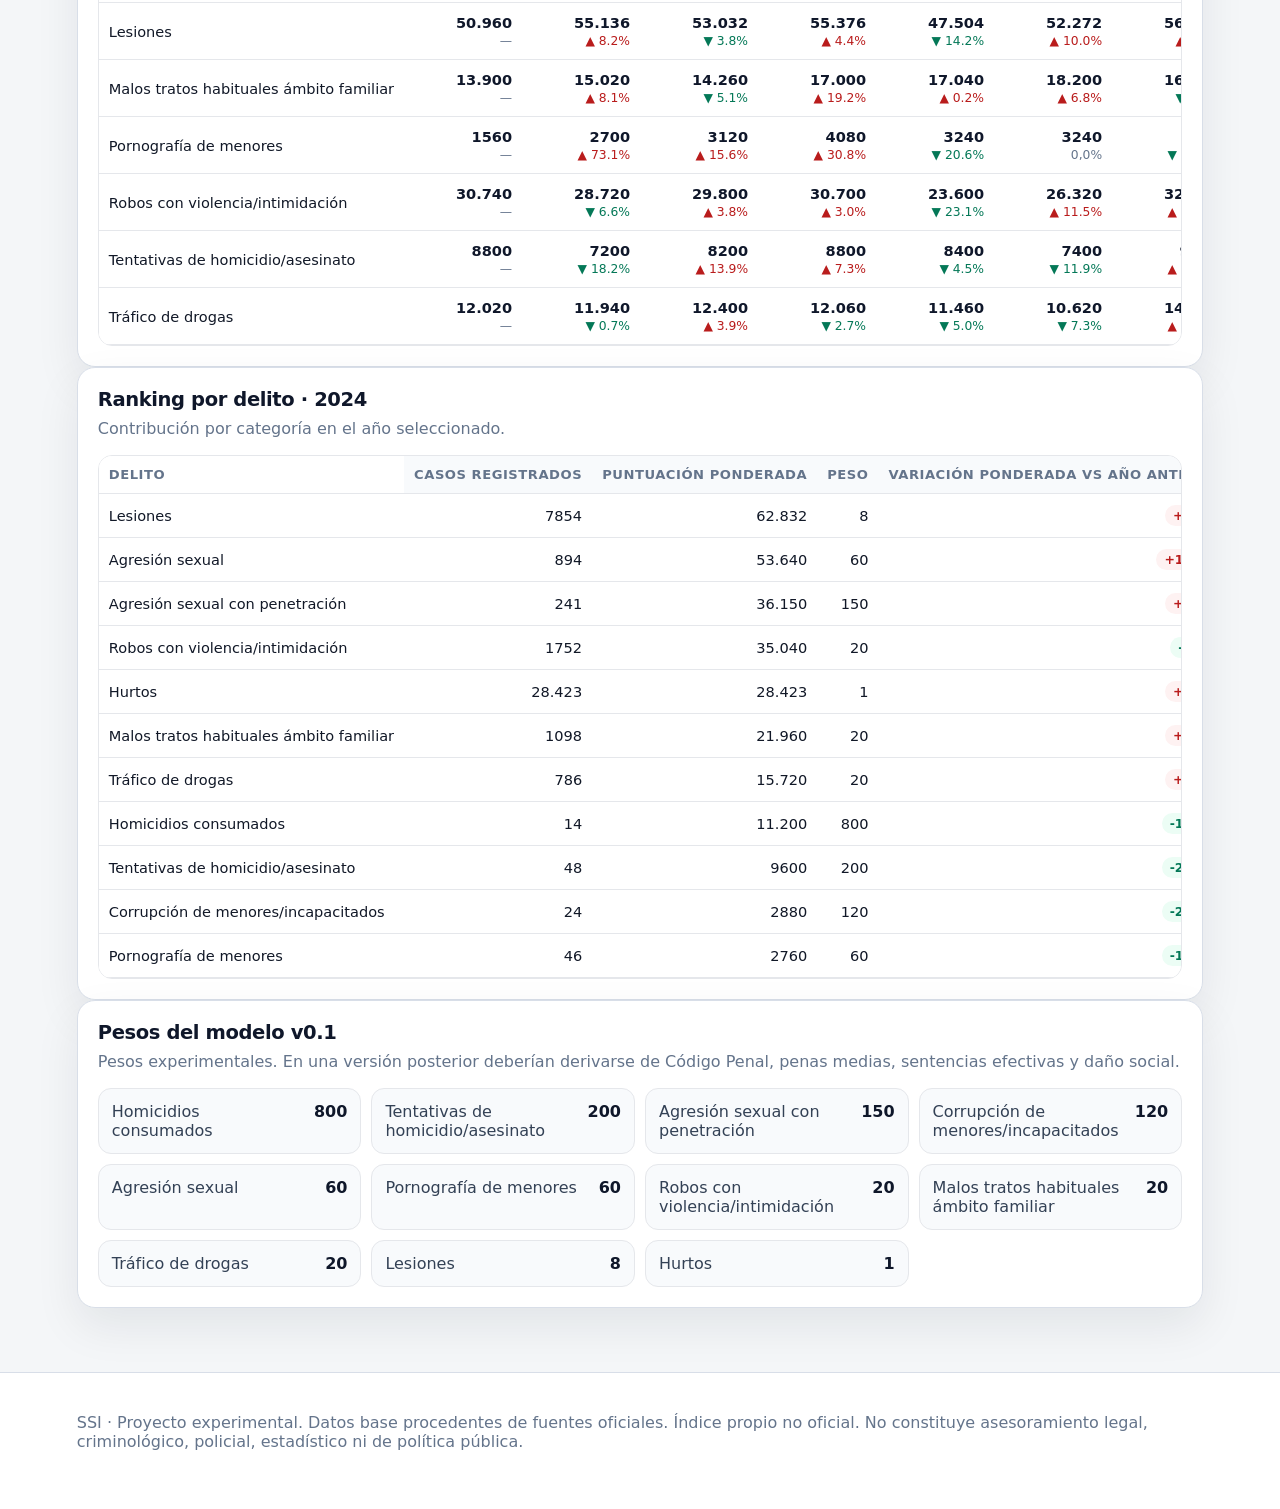
==== commit 72dd0009: "Update titles and site content" ====
--- a/index.html
+++ b/index.html
@@ -4,7 +4,7 @@
   <meta charset="utf-8" />
   <meta name="viewport" content="width=device-width, initial-scale=1" />
 
-  <title>Severity Spain Index</title>
+  <title>Spain Severity Index</title>
 
   <meta
     name="description"
@@ -21,7 +21,7 @@
 
       <div>
         <p class="eyebrow">· MVP v0.2 · Índice experimental</p>
-        <h1>Severity Spain Index</h1>
+        <h1>Spain Severity Index</h1>
 
         <p class="project-label">
           Proyecto personal de visualización, lectura crítica y análisis comprensible de datos públicos.
@@ -336,7 +336,7 @@
 
   <footer>
     <p>
-      OSINT Vigilante · Proyecto experimental. Datos base procedentes de fuentes oficiales. Índice propio no oficial. No constituye asesoramiento legal, criminológico, policial, estadístico ni de política pública.
+      SSI · Proyecto experimental. Datos base procedentes de fuentes oficiales. Índice propio no oficial. No constituye asesoramiento legal, criminológico, policial, estadístico ni de política pública.
     </p>
   </footer>
 
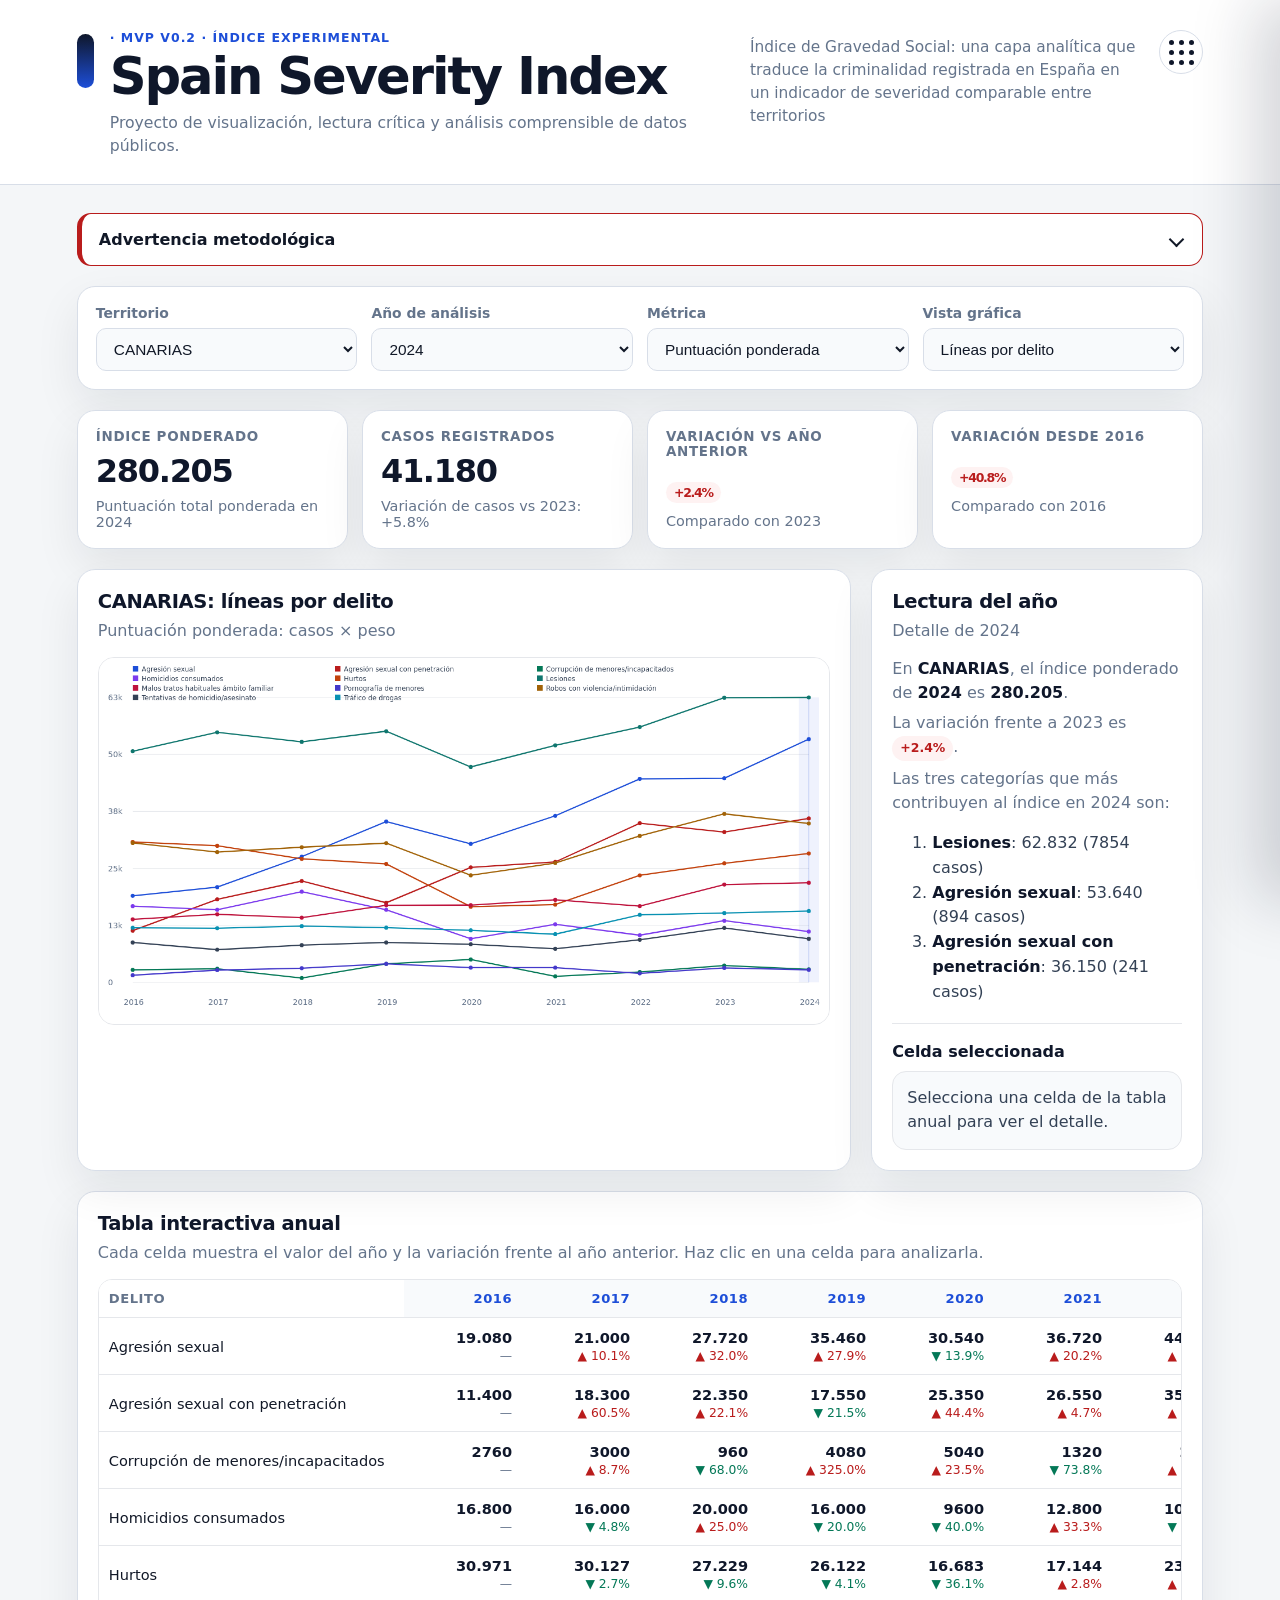
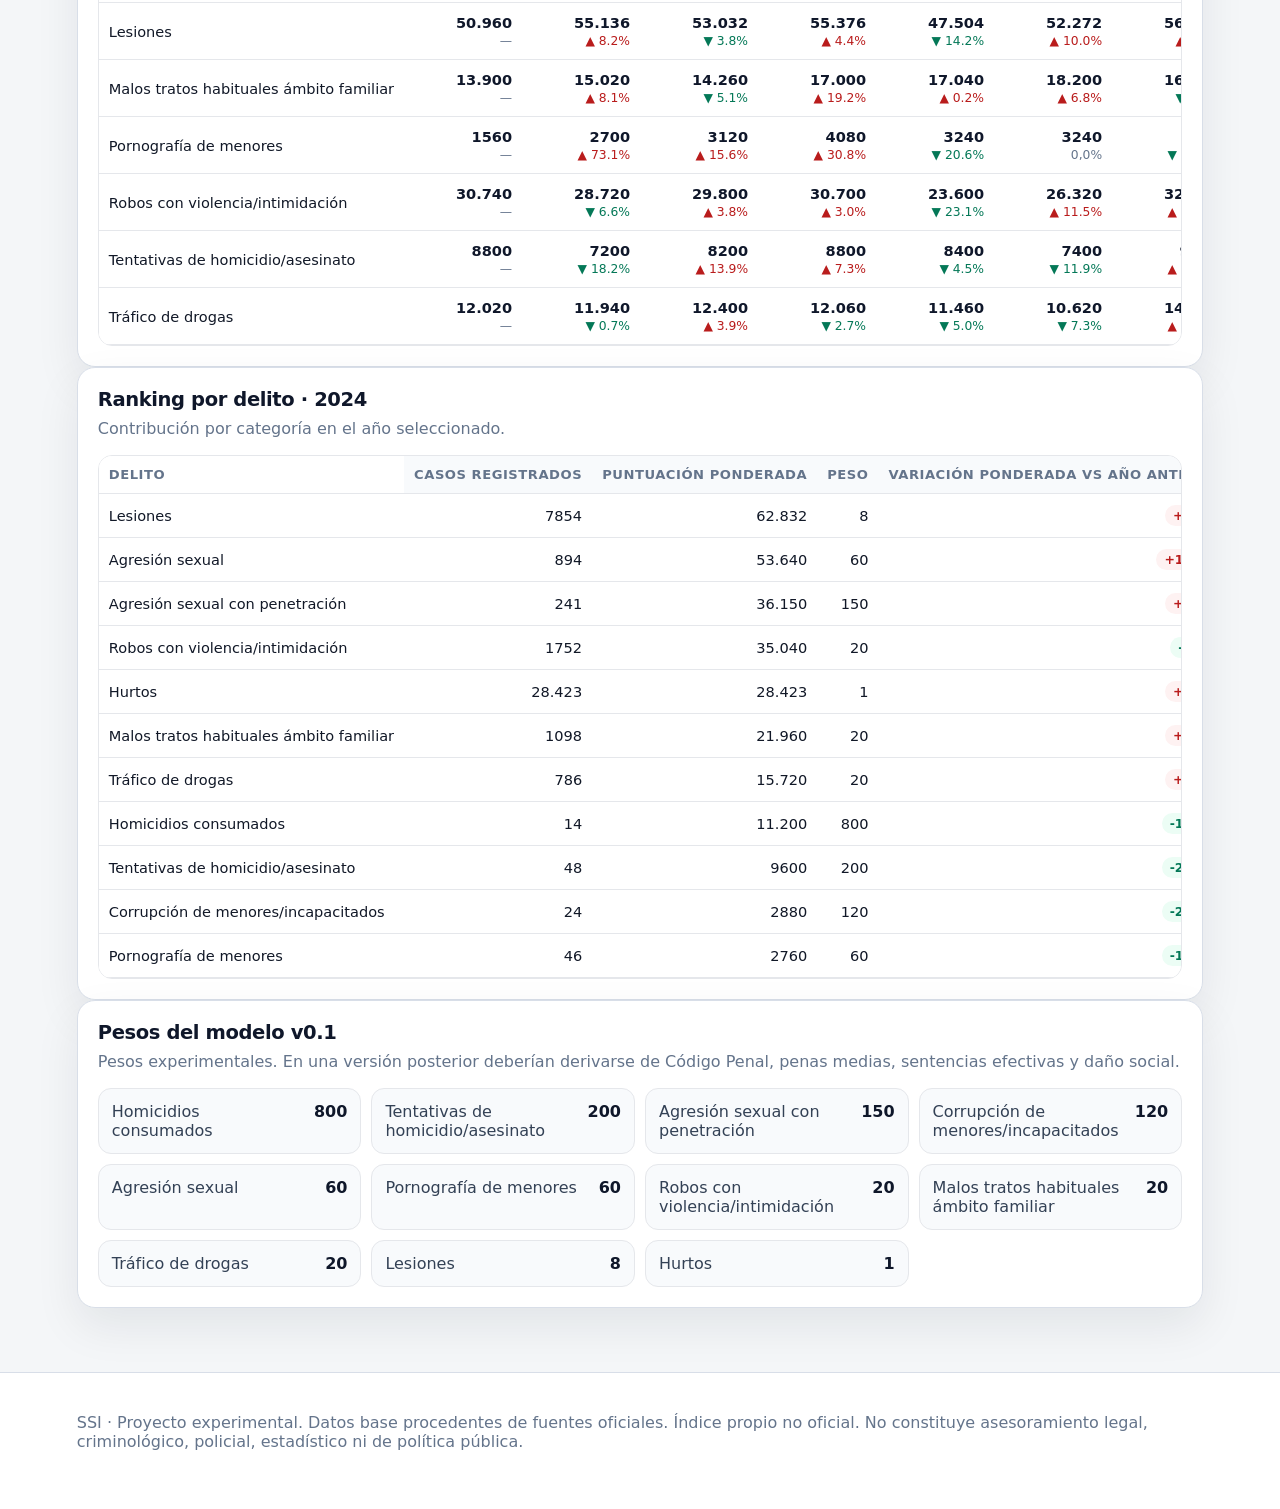
==== commit 36b62a0d: "Update titles and site content" ====
--- a/index.html
+++ b/index.html
@@ -24,7 +24,7 @@
         <h1>Spain Severity Index</h1>
 
         <p class="project-label">
-          Proyecto personal de visualización, lectura crítica y análisis comprensible de datos públicos.
+          Proyecto de visualización, lectura crítica y análisis comprensible de datos públicos.
         </p>
       </div>
     </div>
@@ -54,7 +54,7 @@
     <div class="drawer-header">
       <div>
         <p class="eyebrow">Navegación</p>
-        <h2>Severity Spain Index</h2>
+        <h2>Spain Severity Index</h2>
       </div>
 
       <button
@@ -85,8 +85,8 @@
     </nav>
 
     <div class="drawer-note">
-      <strong>Severity Spain Index:</strong>
-      proyecto personal de análisis de fuentes abiertas y visualización de datos públicos. Serie anual consolidada hasta 2024.
+      <strong>Spain Severity Index:</strong>
+      Proyecto de análisis de fuentes abiertas y visualización de datos públicos. Serie anual consolidada hasta 2024.
     </div>
   </aside>
 
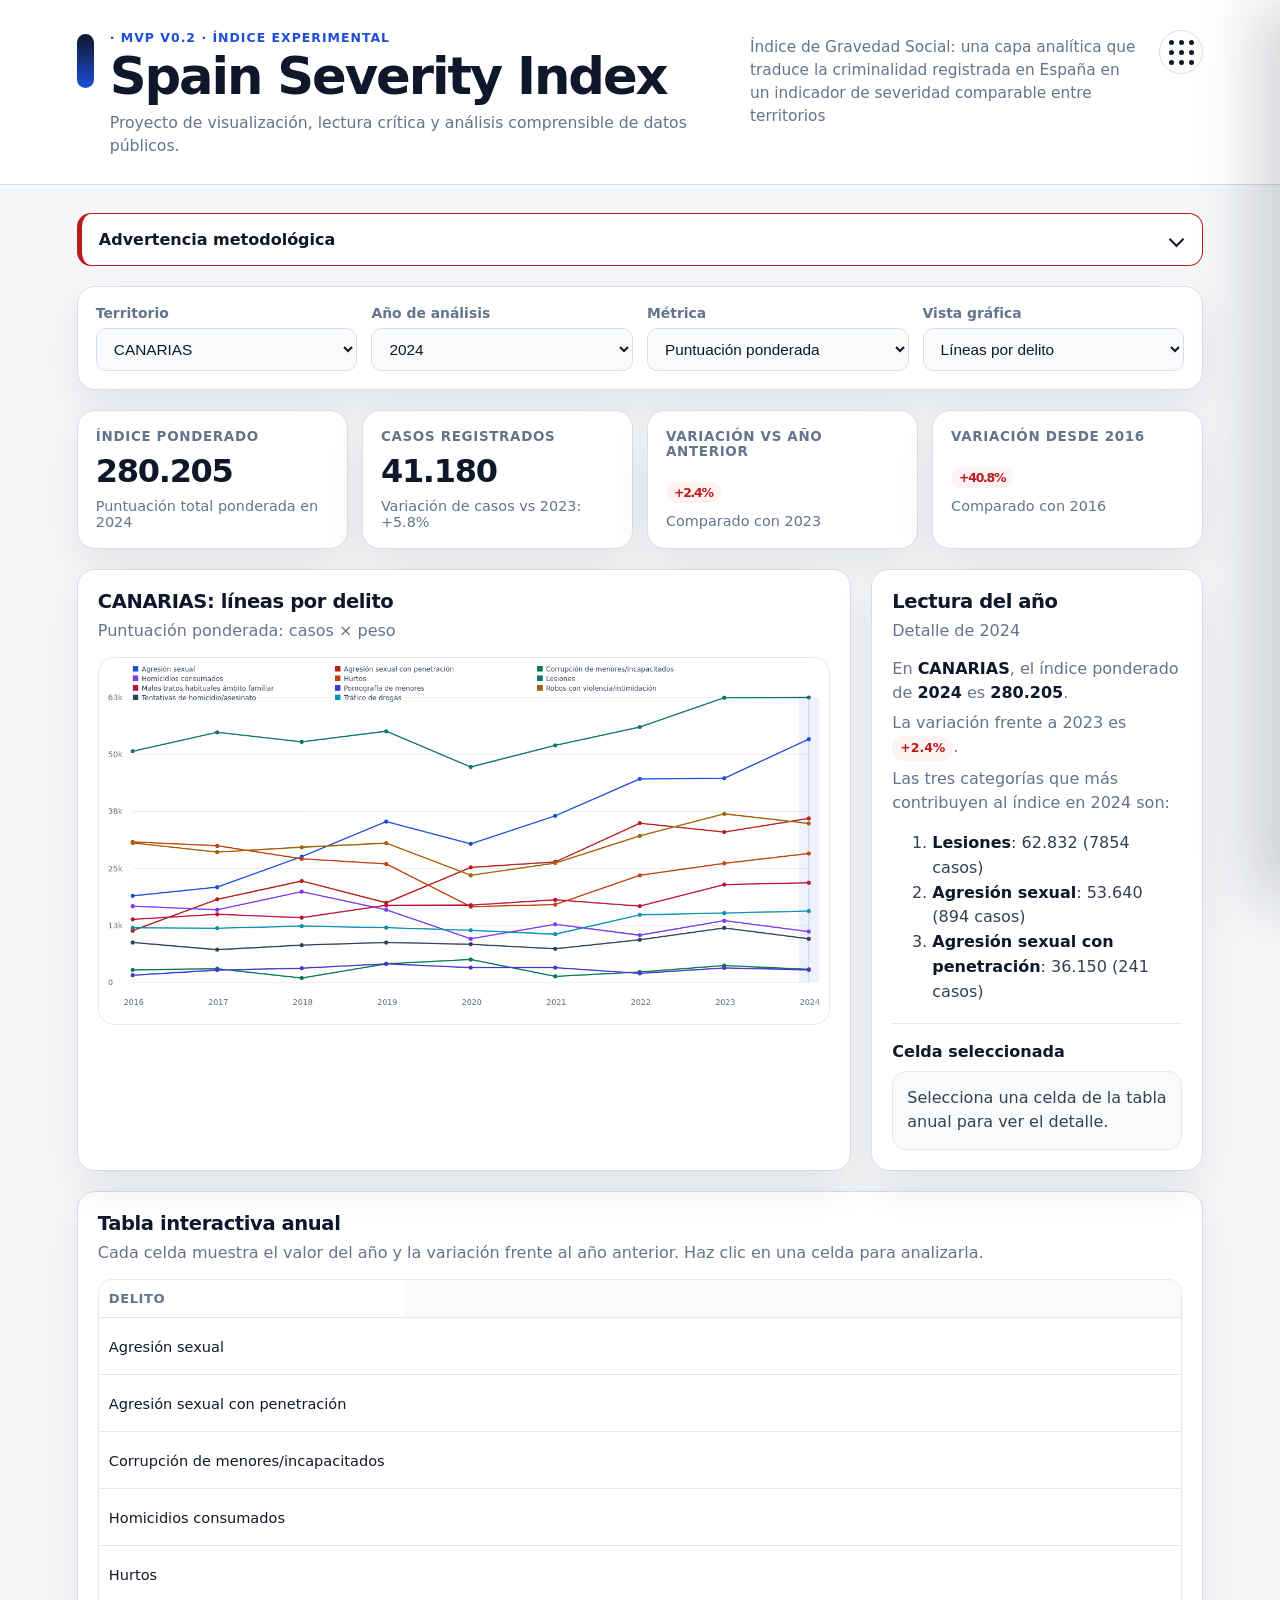
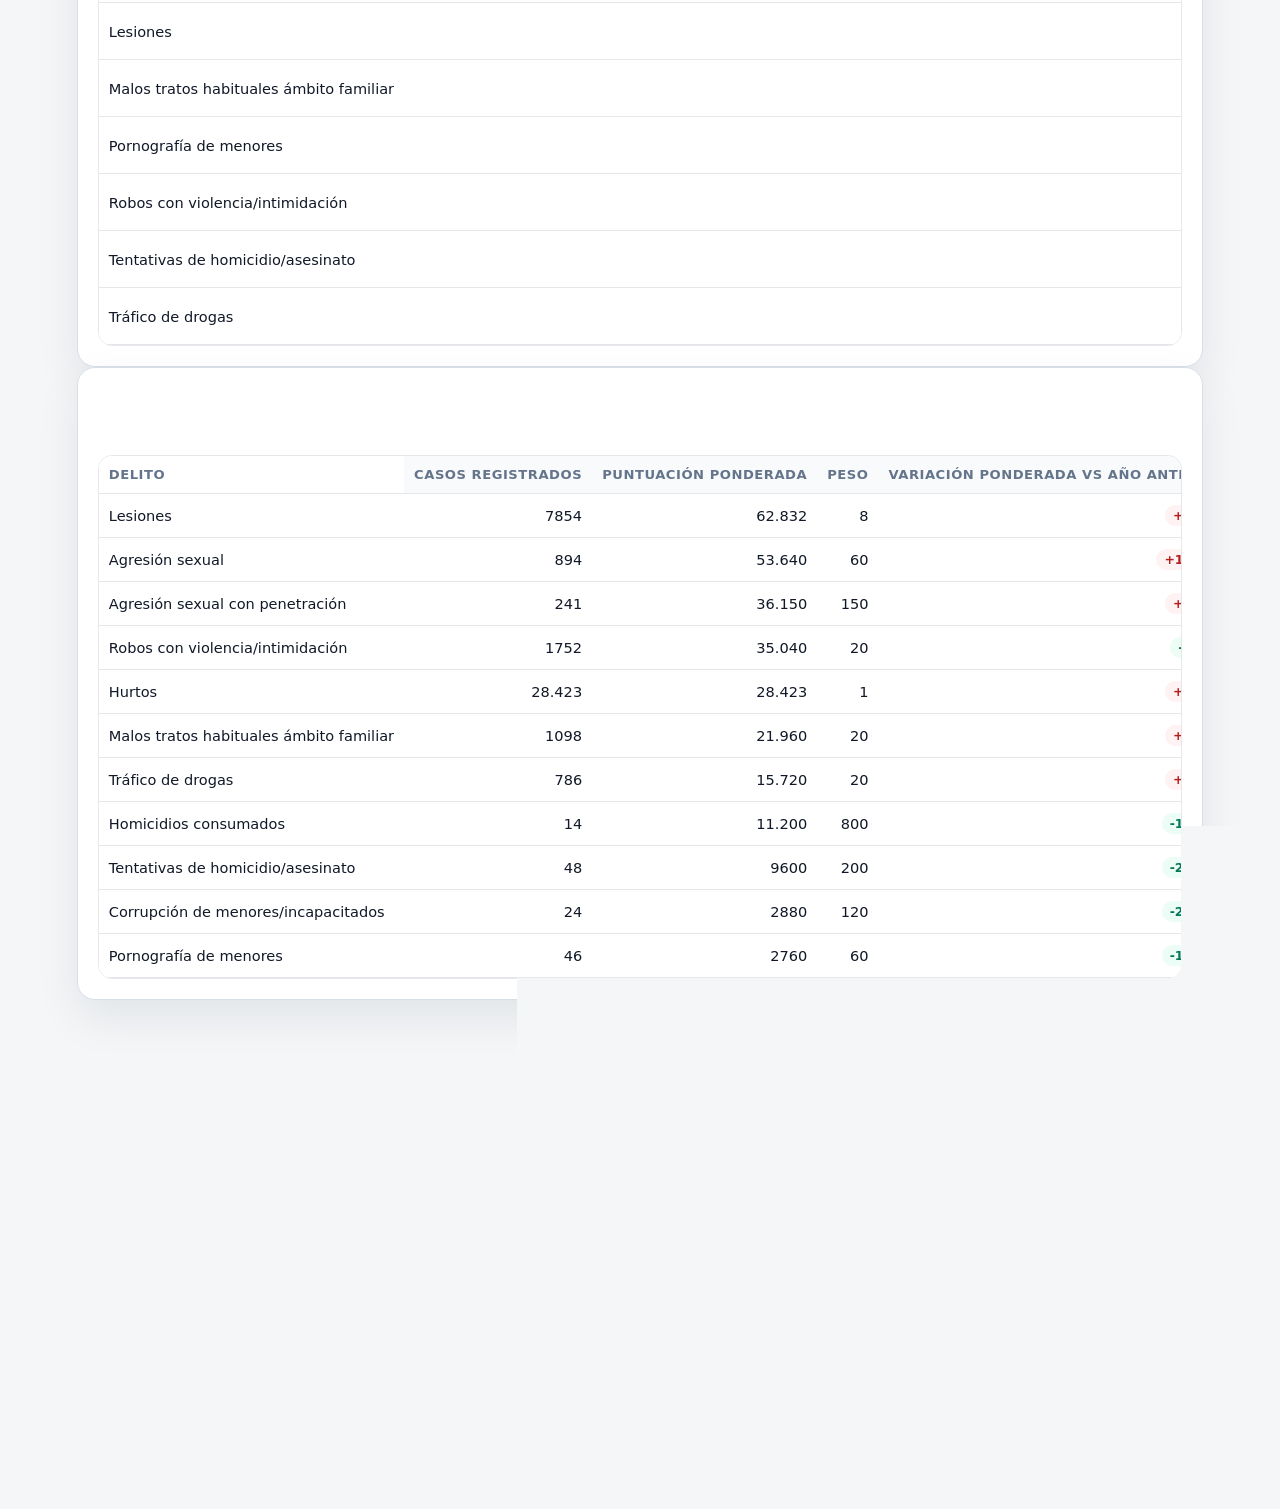
==== commit 5058c027: "Update titles and site content" ====
--- a/index.html
+++ b/index.html
@@ -11,7 +11,7 @@
     content="Dashboard experimental de criminalidad ponderada por severidad en España. Datos oficiales reprocesados con una capa analítica propia."
   />
 
-  <link rel="stylesheet" href="styles.css?v=18" />
+  <link rel="stylesheet" href="styles.css?v=20" />
 </head>
 
 <body>
@@ -78,6 +78,11 @@
         <span>Visualización interactiva independiente para análisis gráfico ampliado.</span>
       </a>
 
+      <a href="mapa.html">
+        <strong>Mapa de calor</strong>
+        <span>Crecimiento territorial por delito frente a la media nacional.</span>
+      </a>
+
       <a href="metodologia.html">
         <strong>Motivo, metodología y disclaimer legal</strong>
         <span>Por qué existe el proyecto, límites de uso y advertencias.</span>
--- a/styles.css
+++ b/styles.css
@@ -246,10 +246,10 @@
 .drawer-note {
   margin-top: auto;
   padding: 14px;
-  border: 1px solid #f5d68a;
+  border: 1px solid #cbd5e1;
   border-radius: 14px;
-  background: var(--amber-soft);
-  color: #713f12;
+  background: #f1f5f9;
+  color: #334155;
   line-height: 1.45;
 }
 
@@ -1437,10 +1437,10 @@
 
   .mobile-note-box {
     padding: 12px;
-    border: 1px solid #f5d68a;
+    border: 1px solid #cbd5e1;
     border-radius: 13px;
-    background: var(--amber-soft);
-    color: #713f12;
+    background: #f1f5f9;
+    color: #334155;
     font-size: 0.82rem;
     line-height: 1.45;
   }
@@ -1662,3 +1662,355 @@
     line-height: 1.45;
   }
 }
+
+/* =========================
+   Heat map
+   ========================= */
+
+.heat-page {
+  display: grid;
+  gap: 20px;
+}
+
+.heat-hero h2 {
+  margin: 0;
+  color: var(--navy);
+  font-size: 1.55rem;
+  letter-spacing: 0;
+}
+
+.heat-hero p {
+  max-width: 920px;
+}
+
+.heat-controls {
+  display: grid;
+  grid-template-columns: minmax(220px, 2fr) repeat(3, minmax(150px, 1fr));
+  gap: 14px;
+  padding: 18px;
+  background: var(--surface);
+  border: 1px solid var(--border);
+  border-radius: 18px;
+  box-shadow: var(--shadow);
+}
+
+.heat-layout {
+  display: grid;
+  grid-template-columns: minmax(0, 1.55fr) minmax(330px, 0.8fr);
+  gap: 20px;
+}
+
+.heat-map-panel {
+  min-width: 0;
+}
+
+.heat-map-wrap {
+  width: 100%;
+  min-height: 520px;
+  border: 1px solid var(--border-soft);
+  border-radius: 16px;
+  background: linear-gradient(180deg, #ffffff 0%, #f8fafc 100%);
+  overflow: hidden;
+}
+
+.spain-heat-map {
+  display: block;
+  width: 100%;
+  height: auto;
+  min-height: 520px;
+}
+
+.heat-region {
+  cursor: pointer;
+  outline: none;
+}
+
+.heat-region-shape {
+  fill: #f1f5f9;
+  stroke: #ffffff;
+  stroke-width: 4;
+  vector-effect: non-scaling-stroke;
+  transition: fill 0.18s ease, stroke 0.18s ease, filter 0.18s ease;
+}
+
+.heat-region:hover .heat-region-shape,
+.heat-region:focus-visible .heat-region-shape {
+  stroke: var(--navy);
+  filter: drop-shadow(0 8px 12px rgba(15, 23, 42, 0.18));
+}
+
+.heat-region.selected .heat-region-shape {
+  stroke: var(--navy);
+  stroke-width: 6;
+}
+
+.heat-map-label {
+  font-size: 13px;
+  font-weight: 900;
+  text-anchor: middle;
+  dominant-baseline: middle;
+  pointer-events: none;
+  paint-order: stroke;
+  stroke: rgba(255, 255, 255, 0.82);
+  stroke-width: 4px;
+  letter-spacing: 0;
+}
+
+.heat-city .heat-map-label {
+  font-size: 11px;
+}
+
+.heat-legend {
+  display: flex;
+  flex-wrap: wrap;
+  gap: 10px 16px;
+  margin-top: 12px;
+  color: var(--muted);
+  font-size: 0.84rem;
+  font-weight: 700;
+}
+
+.heat-legend span {
+  display: inline-flex;
+  align-items: center;
+  gap: 7px;
+}
+
+.heat-legend i {
+  width: 28px;
+  height: 10px;
+  border-radius: 999px;
+  display: inline-block;
+}
+
+.legend-up {
+  background: linear-gradient(90deg, #fee2e2, #991b1b);
+}
+
+.legend-down {
+  background: linear-gradient(90deg, #e0f2fe, #0f766e);
+}
+
+.legend-flat {
+  background: #e5e7eb;
+}
+
+.heat-summary,
+.heat-selected-box {
+  color: #334155;
+  line-height: 1.55;
+}
+
+.heat-stat-grid {
+  display: grid;
+  gap: 10px;
+  margin-bottom: 14px;
+}
+
+.heat-stat-grid div,
+.heat-selected-metrics div {
+  padding: 12px;
+  border: 1px solid var(--border-soft);
+  border-radius: 13px;
+  background: var(--surface-soft);
+}
+
+.heat-stat-grid span,
+.heat-selected-title span,
+.heat-selected-metrics span {
+  display: block;
+  color: var(--muted);
+  font-size: 0.72rem;
+  font-weight: 800;
+  text-transform: uppercase;
+  letter-spacing: 0.05em;
+}
+
+.heat-stat-grid strong,
+.heat-selected-metrics strong {
+  display: block;
+  margin-top: 5px;
+  color: var(--navy);
+  font-size: 1rem;
+}
+
+.heat-selected-box {
+  margin-top: 14px;
+  padding-top: 14px;
+  border-top: 1px solid var(--border-soft);
+}
+
+.heat-selected-title {
+  padding: 14px;
+  border: 1px solid rgba(29, 78, 216, 0.28);
+  border-radius: 15px;
+  background: var(--blue-soft);
+  margin-bottom: 12px;
+}
+
+.heat-selected-title strong {
+  display: block;
+  margin-top: 5px;
+  color: var(--navy);
+  font-size: 1.15rem;
+}
+
+.heat-selected-metrics {
+  display: grid;
+  gap: 10px;
+  margin-bottom: 12px;
+}
+
+.heat-bottom-grid {
+  display: grid;
+  grid-template-columns: minmax(280px, 0.8fr) minmax(0, 1.2fr);
+  gap: 20px;
+}
+
+.heat-top-list {
+  display: grid;
+  gap: 10px;
+}
+
+.heat-top-item {
+  width: 100%;
+  display: grid;
+  grid-template-columns: auto minmax(0, 1fr) auto;
+  gap: 8px 10px;
+  align-items: center;
+  padding: 12px;
+  border: 1px solid var(--border-soft);
+  border-radius: 14px;
+  background: #ffffff;
+  text-align: left;
+  cursor: pointer;
+}
+
+.heat-top-item:hover {
+  background: var(--blue-soft);
+}
+
+.heat-top-rank {
+  display: inline-flex;
+  align-items: center;
+  justify-content: center;
+  width: 28px;
+  height: 24px;
+  border-radius: 999px;
+  background: #fee2e2;
+  color: var(--red);
+  font-size: 0.76rem;
+  font-weight: 900;
+}
+
+.heat-top-item.is-fall .heat-top-rank {
+  background: #ccfbf1;
+  color: #0f766e;
+}
+
+.heat-top-item.is-flat .heat-top-rank {
+  background: #e5e7eb;
+  color: var(--muted);
+}
+
+.heat-top-name {
+  min-width: 0;
+  color: var(--navy);
+  font-weight: 800;
+  overflow-wrap: anywhere;
+}
+
+.heat-top-item strong {
+  color: var(--red);
+}
+
+.heat-top-item.is-fall strong {
+  color: #0f766e;
+}
+
+.heat-top-item.is-flat strong {
+  color: var(--muted);
+}
+
+.heat-top-track {
+  grid-column: 2 / -1;
+  height: 8px;
+  border-radius: 999px;
+  background: #e2e8f0;
+  overflow: hidden;
+}
+
+.heat-top-fill {
+  display: block;
+  height: 100%;
+  border-radius: 999px;
+  background: var(--red);
+}
+
+.heat-top-item.is-fall .heat-top-fill {
+  background: #0f766e;
+}
+
+.heat-top-item.is-flat .heat-top-fill {
+  background: var(--muted);
+}
+
+.heat-table tbody tr {
+  cursor: pointer;
+}
+
+.heat-table tbody tr:hover {
+  background: var(--blue-soft);
+}
+
+.heat-table tbody tr.selected-row {
+  background: var(--blue-soft);
+  outline: 2px solid rgba(29, 78, 216, 0.35);
+  outline-offset: -2px;
+}
+
+@media (max-width: 1100px) {
+  .heat-controls {
+    grid-template-columns: repeat(2, minmax(180px, 1fr));
+  }
+
+  .heat-layout,
+  .heat-bottom-grid {
+    grid-template-columns: 1fr;
+  }
+}
+
+@media (max-width: 900px), (hover: none) and (pointer: coarse) {
+  .heat-page {
+    gap: 12px;
+  }
+
+  .heat-controls {
+    grid-template-columns: 1fr;
+    gap: 10px;
+    padding: 12px;
+    border-radius: 16px;
+    box-shadow: 0 14px 34px rgba(15, 23, 42, 0.10);
+  }
+
+  .heat-layout,
+  .heat-bottom-grid {
+    gap: 12px;
+  }
+
+  .heat-map-wrap {
+    min-height: 390px;
+  }
+
+  .spain-heat-map {
+    min-height: 390px;
+  }
+
+  .heat-map-label {
+    font-size: 11px;
+  }
+
+  .heat-legend {
+    font-size: 0.78rem;
+  }
+}
